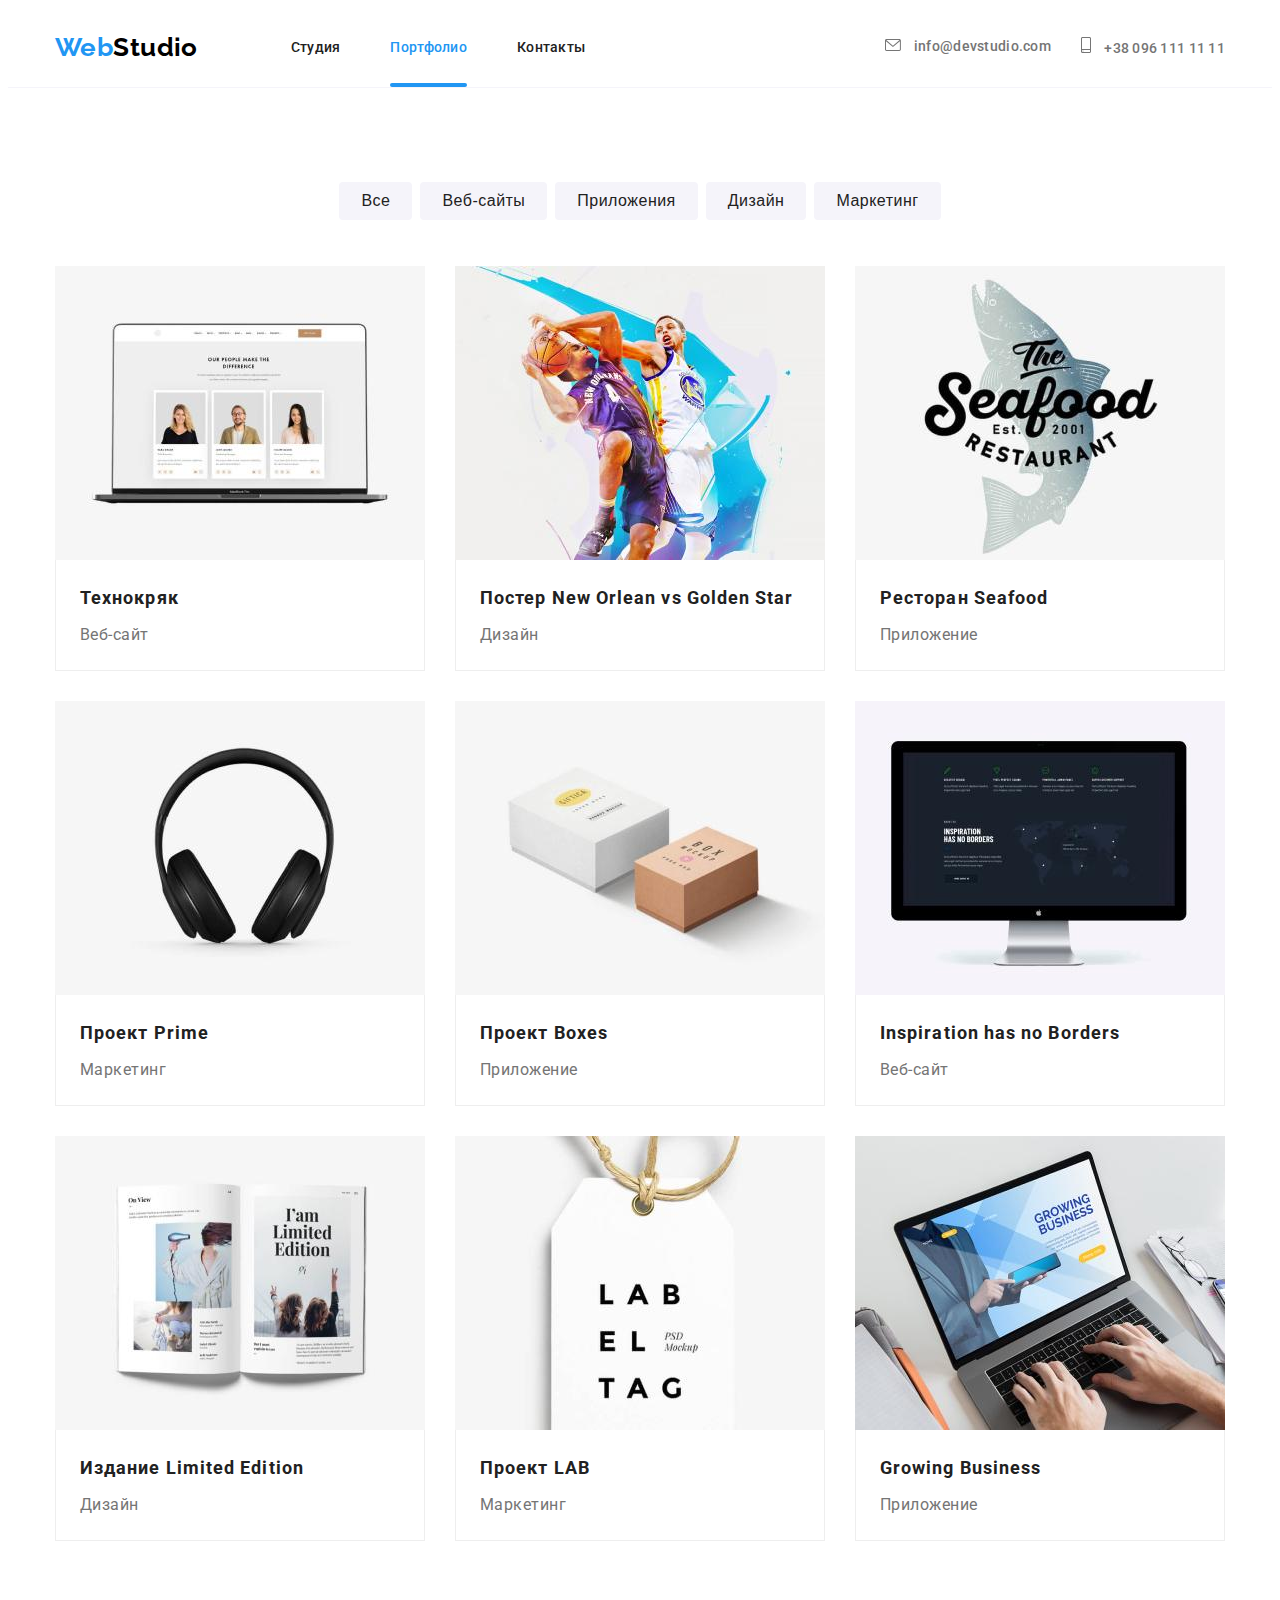
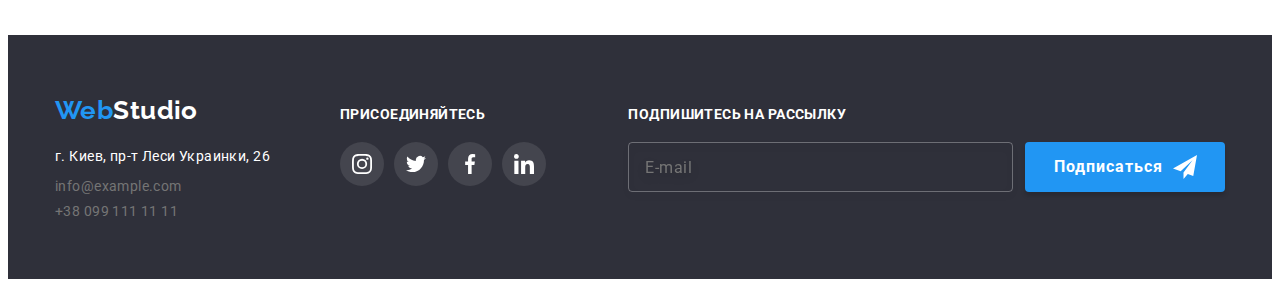
==== portfolio.html @ f78f5747 "Копирует предыдущую роботу" ====
<!DOCTYPE html>
<html lang="ru">
    <head>
        <meta charset="UTF-8" />
        <meta http-equiv="X-UA-Compatible" content="IE=edge" />
        <meta name="viewport" content="width=device-width, initial-scale=1.0" />
        <title>Document</title>
        <link
            href="https://fonts.googleapis.com/css2?family=Raleway:wght@700&family=Roboto:wght@400;500;700;900&display=swap"
            rel="stylesheet"
        />
        <link
            rel="stylesheet"
            href="https://github.com/sindresorhus/modern-normalize/blob/main/modern-normalize.css"
        />
        <link rel="stylesheet" href="./css/styles.css" />
    </head>

    <body>
        <!-- Хедер -->
        <header class="header">
            <div class="container">
                <nav class="nav-container">
                    <a class="logo logo-header" href="./index.html">
                        Web<span>Studio</span>
                    </a>
                    <ul class="site-nav">
                        <li class="item">
                            <a class="link-nav" href="./index.html">Студия</a>
                        </li>
                        <li class="item">
                            <a href="./portfolio.html" class="link-nav current"
                                >Портфолио</a
                            >
                        </li>
                        <li class="item">
                            <a href="" class="link-nav">Контакты</a>
                        </li>
                    </ul>
                </nav>

                <ul class="link">
                    <li class="item">
                        <a href="mailto:info@devstudio.com" class="address">
                            <svg class="icons-header" width="16" height="12">
                                <use href="images/sprite.svg#mail-icon"></use>
                            </svg>
                            info@devstudio.com
                        </a>
                    </li>
                    <li class="item">
                        <a href="tel:+380961111111" class="address">
                            <svg class="icons-header" width="10" height="16">
                                <use href="images/sprite.svg#phone-icon"></use>
                            </svg>
                            +38 096 111 11 11
                        </a>
                    </li>
                </ul>
            </div>
        </header>

        <main>
            <!-- Тело -->
            <section class="section project-buttons">
                <div class="container">
                    <!-- Фильтр -->
                    <h1 class="visually-hidden">Проекты</h1>
                    <div class="buttons-container">
                        <ul class="buttons-list">
                            <li class="buttons-item">
                                <button type="button" class="button">
                                    Все
                                </button>
                            </li>
                            <li class="buttons-item">
                                <button type="button" class="button">
                                    Веб-сайты
                                </button>
                            </li>
                            <li class="buttons-item">
                                <button type="button" class="button">
                                    Приложения
                                </button>
                            </li>
                            <li class="buttons-item">
                                <button type="button" class="button">
                                    Дизайн
                                </button>
                            </li>
                            <li class="buttons-item">
                                <button type="button" class="button">
                                    Маркетинг
                                </button>
                            </li>
                        </ul>
                    </div>

                    <!-- Проекты -->
                    <ul class="project-list">
                        <li class="project-item">
                            <a class="project-link" href="">
                                <div class="project-img">
                                    <img
                                        src="./images/technokryak.jpg"
                                        alt="ноутбук"
                                        width="370"
                                    />
                                    <div class="window-action">
                                        <p class="window-action-text">
                                            Технокряк это современная площадка
                                            распространения коронавируса.
                                            Компании используют эту платформу
                                            для цифрового шпионажа и атак на
                                            защищённые сервера конкурентов.
                                        </p>
                                    </div>
                                </div>
                                <div class="object-text">
                                    <h2 class="title">Технокряк</h2>
                                    <p class="meaning">Веб-сайт</p>
                                </div>
                            </a>
                        </li>

                        <li class="project-item">
                            <a class="project-link" href="">
                                <div class="project-img">
                                    <img
                                        src="./images/poster.jpg"
                                        alt="баскетболисты"
                                        width="370"
                                    />
                                    <div class="window-action">
                                        <p class="window-action-text">
                                            Технокряк это современная площадка
                                            распространения коронавируса.
                                            Компании используют эту платформу
                                            для цифрового шпионажа и атак на
                                            защищённые сервера конкурентов.
                                        </p>
                                    </div>
                                </div>
                                <div class="object-text">
                                    <h2 class="title">
                                        Постер New Orlean vs Golden Star
                                    </h2>
                                    <p class="meaning">Дизайн</p>
                                </div>
                            </a>
                        </li>

                        <li class="project-item">
                            <a class="project-link" href="">
                                <div class="project-img">
                                    <img
                                        src="./images/restorant-seafood.jpg"
                                        alt="логотип Seafood"
                                        width="370"
                                    />
                                    <div class="window-action">
                                        <p class="window-action-text">
                                            Технокряк это современная площадка
                                            распространения коронавируса.
                                            Компании используют эту платформу
                                            для цифрового шпионажа и атак на
                                            защищённые сервера конкурентов.
                                        </p>
                                    </div>
                                </div>
                                <div class="object-text">
                                    <h2 class="title">Ресторан Seafood</h2>
                                    <p class="meaning">Приложение</p>
                                </div>
                            </a>
                        </li>

                        <li class="project-item">
                            <a class="project-link" href="">
                                <div class="project-img">
                                    <img
                                        src="./images/project-prime.jpg"
                                        alt="наушники"
                                        width="370"
                                    />
                                    <div class="window-action">
                                        <p class="window-action-text">
                                            Технокряк это современная площадка
                                            распространения коронавируса.
                                            Компании используют эту платформу
                                            для цифрового шпионажа и атак на
                                            защищённые сервера конкурентов.
                                        </p>
                                    </div>
                                </div>
                                <div class="object-text">
                                    <h2 class="title">Проект Prime</h2>
                                    <p class="meaning">Маркетинг</p>
                                </div>
                            </a>
                        </li>

                        <li class="project-item">
                            <a class="project-link" href="">
                                <div class="project-img">
                                    <img
                                        src="./images/project-boxes.jpg"
                                        alt="две коробочки"
                                        width="370"
                                    />
                                    <div class="window-action">
                                        <p class="window-action-text">
                                            Технокряк это современная площадка
                                            распространения коронавируса.
                                            Компании используют эту платформу
                                            для цифрового шпионажа и атак на
                                            защищённые сервера конкурентов.
                                        </p>
                                    </div>
                                </div>
                                <div class="object-text">
                                    <h2 class="title">Проект Boxes</h2>
                                    <p class="meaning">Приложение</p>
                                </div>
                            </a>
                        </li>

                        <li class="project-item">
                            <a class="project-link" href="">
                                <div class="project-img">
                                    <img
                                        src="./images/inspiration-has-no-borders.jpg"
                                        alt="iMac"
                                        width="370"
                                    />
                                    <div class="window-action">
                                        <p class="window-action-text">
                                            Технокряк это современная площадка
                                            распространения коронавируса.
                                            Компании используют эту платформу
                                            для цифрового шпионажа и атак на
                                            защищённые сервера конкурентов.
                                        </p>
                                    </div>
                                </div>
                                <div class="object-text">
                                    <h2 class="title">
                                        Inspiration has no Borders
                                    </h2>
                                    <p class="meaning">Веб-сайт</p>
                                </div>
                            </a>
                        </li>

                        <li class="project-item">
                            <a class="project-link" href="">
                                <div class="project-img">
                                    <img
                                        src="./images/limited-edition.jpg"
                                        alt="книжка"
                                        width="370"
                                    />
                                    <div class="window-action">
                                        <p class="window-action-text">
                                            Технокряк это современная площадка
                                            распространения коронавируса.
                                            Компании используют эту платформу
                                            для цифрового шпионажа и атак на
                                            защищённые сервера конкурентов.
                                        </p>
                                    </div>
                                </div>
                                <div class="object-text">
                                    <h2 class="title">
                                        Издание Limited Edition
                                    </h2>
                                    <p class="meaning">Дизайн</p>
                                </div>
                            </a>
                        </li>

                        <li class="project-item">
                            <a class="project-link" href="">
                                <div class="project-img">
                                    <img
                                        src="./images/project-lab.jpg"
                                        alt="бирка на шнурке"
                                        width="370"
                                    />
                                    <div class="window-action">
                                        <p class="window-action-text">
                                            Технокряк это современная площадка
                                            распространения коронавируса.
                                            Компании используют эту платформу
                                            для цифрового шпионажа и атак на
                                            защищённые сервера конкурентов.
                                        </p>
                                    </div>
                                </div>
                                <div class="object-text">
                                    <h2 class="title">Проект LAB</h2>
                                    <p class="meaning">Маркетинг</p>
                                </div>
                            </a>
                        </li>

                        <li class="project-item">
                            <a class="project-link" href="">
                                <div class="project-img">
                                    <img
                                        src="./images/growing-business.jpg"
                                        alt="работа на ноутбуке"
                                        width="370"
                                    />
                                    <div class="window-action">
                                        <p class="window-action-text">
                                            Технокряк это современная площадка
                                            распространения коронавируса.
                                            Компании используют эту платформу
                                            для цифрового шпионажа и атак на
                                            защищённые сервера конкурентов.
                                        </p>
                                    </div>
                                </div>
                                <div class="object-text">
                                    <h2 class="title">Growing Business</h2>
                                    <p class="meaning">Приложение</p>
                                </div>
                            </a>
                        </li>
                    </ul>
                </div>
            </section>
        </main>

        <!-- Футер -->
        <footer class="footer">
            <div class="container footer-container">
                <div class="address-block">
                    <a class="logo-footer" href="./index.html">
                        Web<span>Studio</span>
                    </a>
                    <address>
                        <ul class="footer-address">
                            <li class="link-footer">
                                <a
                                    href="https://www.google.com.ua/maps/place/%D0%B1%D1%83%D0%BB.+%D0%9B%D0%B5%D1%81%D0%B8+%D0%A3%D0%BA%D1%80%D0%B0%D0%B8%D0%BD%D0%BA%D0%B8,+26,+%D0%9A%D0%B8%D0%B5%D0%B2,+02000/@50.4265294,30.5389544,17z/data=!4m13!1m7!3m6!1s0x40d4cf0e033ecbe9:0x57a4dffefec77da0!2z0LHRg9C7LiDQm9C10YHQuCDQo9C60YDQsNC40L3QutC4LCAyNiwg0JrQuNC10LIsIDAyMDAw!3b1!8m2!3d50.4265807!4d30.5383859!3m4!1s0x40d4cf0e033ecbe9:0x57a4dffefec77da0!8m2!3d50.4265807!4d30.5383859?hl=ru&authuser=0"
                                    target="_blank"
                                    class="address-link"
                                >
                                    г. Киев, пр-т Леси Украинки, 26
                                </a>
                            </li>
                            <li class="link-footer">
                                <a
                                    href="mailto:info@example.com"
                                    class="address"
                                    >info@example.com</a
                                >
                            </li>
                            <li class="link-footer">
                                <a href="tel:+380991111111" class="address"
                                    >+38 099 111 11 11</a
                                >
                            </li>
                        </ul>
                    </address>
                </div>
                <div class="social-block">
                    <p class="subscribe-text">присоединяйтесь</p>
                    <ul class="social-list">
                        <li class="social-item">
                            <a
                                class="social-link"
                                href="https://www.instagram.com/"
                                target="_blank"
                            >
                                <svg class="social-icon" width="20" height="20">
                                    <use
                                        href="images/sprite.svg#instagram"
                                    ></use>
                                </svg>
                            </a>
                        </li>
                        <li class="social-item">
                            <a
                                class="social-link"
                                href="https://twitter.com/?lang=ru"
                                target="_blank"
                            >
                                <svg class="social-icon" width="20" height="20">
                                    <use href="images/sprite.svg#twitter"></use>
                                </svg>
                            </a>
                        </li>
                        <li class="social-item">
                            <a
                                class="social-link"
                                href="https://www.facebook.com/"
                                target="_blank"
                            >
                                <svg class="social-icon" width="20" height="20">
                                    <use
                                        href="images/sprite.svg#facebook"
                                    ></use>
                                </svg>
                            </a>
                        </li>
                        <li class="social-item">
                            <a
                                class="social-link"
                                href="https://www.linkedin.com/"
                                target="_blank"
                            >
                                <svg class="social-icon" width="20" height="20">
                                    <use
                                        href="images/sprite.svg#linkedin"
                                    ></use>
                                </svg>
                            </a>
                        </li>
                    </ul>
                </div>
                <form class="form-mail">
                    <p class="subscribe-text">Подпишитесь на рассылку</p>
                    <div class="form-block">
                        <input
                            type="text"
                            name="email"
                            id="email"
                            placeholder="E-mail"
                        />
                        <button class="subscribe-btn" type="submit">
                            Подписаться
                            <svg class="telegram-icon" width="24" height="24">
                                <use href="images/sprite.svg#telegram"></use>
                            </svg>
                        </button>
                    </div>
                </form>
            </div>
        </footer>
    </body>
</html>
---- css/styles.css ----
/* Prymery background color #e5e5e5 */
/* secondary background color #F5F4FA */
/* Titltle color #212121*/
/* Secondary color #757575 */
/* acсent color #2196F3 */
/* color white #ffffff */

:root {
    --background-color: #ffffff;
    --secondary-background-color: #f5f4fa;
    --background-footer-color: #2f303a;
    --title-color: #212121;
    --secondary-text-color: #757575;
    --accent-color: #2196f3;
    --black-logo-color: #000000;
    --border-portfolio-color: #eeeeee;
    --border-client-color: #afb1b8;
    --icon-color: #afb1b8;
    --icon-bacground-color: #44454e;
    --backdrop-color: #00000033;
    --bacground-activ-window: #2196f3e5;
    --animation-timing: cubic-bezier(0.4, 0, 0.2, 1);
}

body {
    background-color: var(--background-color);
    color: var(--title-color);
    font-family: Roboto, sans-serif;
    font-size: 14px;
    letter-spacing: 0.03em;
}

ul {
    list-style: none;
    padding-left: 0;
    margin: 0;
}
a {
    text-decoration: none;
}
img {
    display: block;
    max-width: 100%;
    height: auto;
}

h1,
h2,
h3,
h4,
h5,
h6,
p {
    margin: 0;
}
.visually-hidden {
    position: absolute;
    white-space: nowrap;
    width: 1px;
    height: 1px;
    overflow: hidden;
    border: 0;
    padding: 0;
    clip: rect(0 0 0 0);
    clip-path: inset(50%);
    margin: -1px;
}

.container {
    /* outline: 1px solid tomato; */
    box-sizing: border-box;
    width: 1200px;
    padding-left: 15px;
    padding-right: 15px;

    margin-right: auto;
    margin-left: auto;
}
.section {
    padding-top: 94px;
    padding-bottom: 94px;
}

/* ---------- Хедер ---------- */
.header {
    background-color: var(--background-color);
    border-bottom: 1px solid var(--secondary-background-color);
}
.header .container {
    display: flex;
    align-items: center;
}
.nav-container {
    display: flex;
}

/* ---------- Лого ---------- */
.logo,
.logo-footer {
    color: var(--accent-color);
    font-family: Raleway;
    font-style: normal;
    font-weight: bold;
    font-size: 26px;
    line-height: 1.19;
}
.logo-header {
    display: block;
    margin-top: 24px;
    margin-bottom: 24px;
}
.logo span {
    color: var(--black-logo-color);
}

/* ---------- Ссылки ---------- */
.site-nav {
    display: flex;
    align-items: center;
    margin-left: 93px;
}

/* Алтернативный вариант: .site-nav .item + .item { 
  margin-left 50px}
  применится margin-left
  только к тем, у кого есть сосед сверху в списке
  */

/* Применяется ко всему списку кроме последнего */
.site-nav .item:not(:last-child) {
    margin-right: 50px;
}
.site-nav .link-nav {
    position: relative;
    padding-top: 20px;
    padding-bottom: 32px;
    color: var(--title-color);
    font-weight: 500;
    font-size: 14px;
    line-height: 1.14;
    letter-spacing: 0.02em;
}
.site-nav .link-nav:hover,
.site-nav .link-nav:focus {
    color: var(--accent-color);
    transition: color 250ms var(--animation-timing);
}

.site-nav .current {
    color: var(--accent-color);
}

/* ---------- Подчеркивание меню ---------- */

.link-nav::after {
    position: absolute;
    content: "";
    display: block;

    width: 100%;
    height: 4px;
    left: 0;
    bottom: 0;
    border-radius: 2px;
    background-color: var(--accent-color);

    transform: scaleX(0);
    /* transition: transform 250ms var(--animation-timing); */
}

/* .link-nav:hover::after {
	transform: scaleX(1);
} */

.current.link-nav::after {
    transform: scaleX(1);
}

/* ---------- Контакты ---------- */
.link {
    display: flex;
    padding-left: 0px;
    margin-left: auto;
    align-items: center;
}
.link .item + .item {
    margin-left: 30px;
}

.link .address {
    display: block;
    color: var(--secondary-text-color);
    font-weight: 500;
    font-size: 14px;
    line-height: 1.14;
    letter-spacing: 0.02em;
}
.link .address:hover,
.link .address:focus {
    color: var(--accent-color);
    transition: color 250ms var(--animation-timing);
}
.link .item {
    display: flex;
}
.icons-header {
    margin-right: 10px;
    fill: currentColor;
}
.icons-header:hover,
.icons-header:focus {
    fill: var(--accent-color);
}
/* ---------- СТУДИЯ ---------- */

/* ---------- Герой ---------- */
.hero {
    background-color: var(--background-footer-color);
    padding-top: 200px;
    padding-bottom: 200px;
    background-image: linear-gradient(
            to right,
            rgba(47, 48, 58, 0.4),
            rgba(47, 48, 58, 0.4)
        ),
        url(../images/hero-img.jpg);
    max-width: 1600px;
    margin: 0 auto 0 auto;
    background-position: center;
    background-size: cover;
}

.hero-title {
    display: block;
    margin: 0;

    color: var(--background-color);
    font-weight: 900;
    font-size: 44px;
    line-height: 1.36;
    text-align: center;
    letter-spacing: 0.06em;
    text-transform: uppercase;
}

/* ---------- Кнопка героя ---------- */
.hero .hero-button {
    display: block;
    border: 0;
    border-radius: 4px;
    padding: 10px 30px;
    margin-top: 30px;
    margin-left: auto;
    margin-right: auto;

    background-color: var(--accent-color);
    color: var(--background-color);
    font-family: Roboto;
    font-weight: bold;
    font-size: 16px;
    line-height: 1.87;
    align-items: center;
    text-align: center;
    letter-spacing: 0.06em;
    cursor: pointer;
}

/* ---------- Особенности ---------- */
.peculiarities {
    padding-bottom: 0;
}
.peculiarities .container {
    display: flex;
    flex-wrap: wrap;
    justify-content: center;
}
.hidden-title {
    margin-left: auto;
    margin-right: auto;
}
.container .card-set {
    display: flex;
    margin: 0 15px;
}
.peculiarities .item:not(:last-child) {
    margin-right: 30px;
}

.peculiarities .peculiarities-title {
    color: var(--title-color);
    font-weight: bold;
    line-height: 1.14;
    text-transform: uppercase;
    margin-top: 30px;
}
.peculiarities .peculiarities-description {
    margin-top: 10px;

    color: var(--secondary-text-color);
    line-height: 1.71;
}
.icon-peculiarities {
    padding: 25px 100px;
    border-radius: 4px;
    background-color: var(--secondary-background-color);
}

/* ---------- Чем мы занимаемся ---------- */
.our-work .container {
    display: flex;
    flex-wrap: wrap;
}
.container .work-card {
    display: flex;
}
.title-work {
    margin-left: auto;
    margin-right: auto;
}
.work-card .item {
    position: relative;
    margin-top: 50px;
}
.work-card .item:not(:last-child) {
    margin-right: 30px;
}
.item-text {
    position: absolute;
    left: 0;
    bottom: 0;

    display: flex;
    justify-content: center;
    align-items: center;

    font-weight: 700;
    line-height: calc(16 / 14);
    text-transform: uppercase;
    width: 100%;
    height: 70px;

    color: var(--background-color);
    background-color: rgba(47, 48, 58, 0.8);
}
.our-work .title-work,
.our-team .title-team {
    color: var(--title-color);
    font-weight: bold;
    font-size: 36px;
    line-height: 1.16;
    text-align: center;
}

/* ---------- Наша команда ---------- */
.our-team {
    background-color: var(--secondary-background-color);
}

.our-team .container {
    display: flex;
    flex-wrap: wrap;
}
.container .title-team {
    margin-left: auto;
    margin-right: auto;
}
.container .team-card {
    display: flex;
    margin-top: 50px;
}
.team-card .item:not(:last-child) {
    margin-right: 30px;
}
.team-card .item {
    box-shadow: 0px 2px 1px 0px rgba(0, 0, 0, 0.2),
        0px 1px 1px 0px rgba(0, 0, 0, 0.14), 0px 4px 4px 0px rgba(0, 0, 0, 0.25);
}
.text-team {
    padding-top: 30px;
    padding-bottom: 30px;
    border-radius: 0 0 4px 4px;
    background-color: var(--background-color);
}
.our-team .name {
    color: var(--title-color);
    font-weight: 500;
    font-size: 16px;
    line-height: 1.18;
    text-align: center;
}
.our-team .position {
    margin-top: 10px;

    color: var(--secondary-text-color);
    font-size: 16px;
    line-height: 1.18;
    text-align: center;
}
.icon-list {
    display: flex;
    margin: 16px 32px 0 32px;
}
.social-link-team {
    fill: var(--icon-color);
    display: block;
    box-sizing: border-box;
    background-color: var(--background-color);
    width: 44px;
    height: 44px;
    padding: 12px;
    border-radius: 50%;
}

.icon-item:not(:last-child) {
    margin-right: 10px;
}
.social-link-team:hover,
.social-link-team:focus {
    background-color: var(--accent-color);
    fill: var(--background-color);

    transition: fill 250ms var(--animation-timing),
        background-color 250ms var(--animation-timing);
}

/* ---------- Постоянные клиенты ---------- */

.title-clients {
    margin-bottom: 50px;
    font-family: Roboto;
    font-style: normal;
    font-weight: bold;
    font-size: 36px;
    line-height: 1.16;
    text-align: center;
    letter-spacing: 0.03em;
}
.clients-list {
    display: flex;
    justify-content: space-between;
}
.clients-item:not(:last-child) {
    margin-right: 30px;
}
.client-link {
    fill: var(--icon-color);
    display: block;
    box-sizing: border-box;
    width: 170px;
    height: 92px;
    padding: 16px 32px;
    align-items: center;
    border-radius: 4px;
    border: 1px solid var(--border-client-color);
}
.client-link:hover,
.client-link:focus {
    border-color: var(--accent-color);
    fill: var(--accent-color);

    transition: fill 250ms var(--animation-timing),
        border-color 250ms var(--animation-timing);
}

/* ---------- ПОРТФОЛИО ---------- */

/* ---------- Фильтр ---------- */
.project-buttons .container {
    display: flex;
    flex-wrap: wrap;
}

.buttons-container .buttons-list {
    display: flex;
    justify-content: center;
}
.buttons-container {
    padding-bottom: 16px;
    margin-left: auto;
    margin-right: auto;
}

.buttons-list .buttons-item:not(:last-child) {
    margin-right: 8px;
}
.buttons-list .button {
    display: block;
    border: 0;
    border-radius: 4px;
    padding: 6px 22px;

    color: var(--title-color);
    background-color: var(--secondary-background-color);
    font-weight: 500;
    font-size: 16px;
    line-height: 1.62;
    text-align: center;
    letter-spacing: 0.03em;
    cursor: pointer;
}
.buttons-list .button:hover,
.buttons-list .button:focus {
    background-color: var(--accent-color);
    color: var(--background-color);
    box-shadow: 0px 2px 2px 0px rgba(0, 0, 0, 0.12),
        0px 1px 2px 0px rgba(0, 0, 0, 0.08), 0px 3px 1px 0px rgba(0, 0, 0, 0.1);

    transition: background-color 250ms var(--animation-timing),
        fill 250ms var(--animation-timing),
        box-shadow 250ms var(--animation-timing);
}

/*---------- Проекты ---------- */
.container .project-list {
    display: flex;
    flex-wrap: wrap;

    margin-right: -30px;
}

.project-list .project-item {
    margin-right: 30px;
    margin-top: 30px;
    flex-basis: calc(100% / 3 - 30px);
}
.project-link {
    display: block;
}
.project-link:hover,
.project-link:focus {
    box-shadow: 1px 4px 6px 0px rgba(0, 0, 0, 0.16),
        0px 4px 4px 0px rgba(0, 0, 0, 0.06), 0px 1px 1px 0px rgba(0, 0, 0, 0.12);
}
.object-text {
    border-left: 1px solid var(--border-portfolio-color);
    border-bottom: 1px solid var(--border-portfolio-color);
    border-right: 1px solid var(--border-portfolio-color);
    padding: 20px 24px;
}

.project-list .title {
    color: var(--title-color);
    font-weight: bold;
    font-size: 18px;
    line-height: 2;
    letter-spacing: 0.06em;
}

.project-list .meaning {
    margin-top: 4px;

    color: var(--secondary-text-color);
    font-size: 16px;
    line-height: 1.87;
    letter-spacing: 0.03em;
}
/* ---------- Всплывающее окно ---------- */

.project-img {
    position: relative;
    overflow: hidden;
}
.project-img::before {
    display: block;
    position: absolute;
    content: "";
    top: 0;
    left: 0;

    width: 100%;
    height: 100%;

    transform: translateY(101%);
    background-color: var(--bacground-activ-window);

    transition: transform 250ms var(--animation-timing);
}
.project-link:hover .project-img::before {
    transform: translateY(0);
}

.window-action {
    position: absolute;
    top: 0;
    left: 0;

    padding: 63px 24px;
    transform: translateY(100%);

    transition: transform 250ms var(--animation-timing);
}

.project-link:hover .window-action {
    transform: translateY(0);
}

.window-action-text {
    font-size: 18px;
    line-height: 1.56;
    letter-spacing: 0.03em;

    color: var(--background-color);
}

/* ---------- Футер ---------- */
footer {
    padding-top: 60px;
    padding-bottom: 60px;
    background-color: var(--background-footer-color);
}
.footer-container {
    display: flex;
}
.logo-footer {
    display: block;
}
.footer-address {
    margin-top: 20px;
    margin-right: 70px;
}
.footer-address .link-footer:not(:first-child) {
    margin-top: 9px;
}

.logo-footer span {
    color: var(--background-color);
}
.address-link {
    color: var(--background-color);
    font-style: normal;
    line-height: 1.71;
}
.address-link:hover,
.address-link:focus {
    color: var(--accent-color);
    transition: color 250ms var(--animation-timing);
}
.footer .address {
    color: var(--secondary-text-color);
    font-style: normal;
    line-height: 1.71px;
}
.footer .address:hover,
.footer .address:focus {
    color: var(--accent-color);
    transition: color 250ms var(--animation-timing);
}

.subscribe-text {
    padding-top: 12px;
    color: var(--background-color);

    font-style: normal;
    font-weight: bold;
    line-height: 1.14;
    text-transform: uppercase;
}
.social-list {
    display: flex;
    margin-top: 20px;
    margin-right: 70px;
}
.social-link {
    display: block;
    box-sizing: border-box;
    background-color: var(--icon-bacground-color);
    width: 44px;
    height: 44px;
    padding: 12px;
    border-radius: 50%;
}

.social-icon {
    fill: var(--background-color);
}
.social-item:not(:last-child) {
    margin-right: 10px;
}
.social-link:hover,
.social-link:focus {
    background-color: var(--accent-color);
    transition: background-color 250ms var(--animation-timing);
}
/* форма рассылки */

.form-mail {
    margin-left: auto;
}

.form-mail input {
    box-sizing: border-box;
    width: 385px;
    height: 50px;
    padding: 15px 16px;
    margin-top: 20px;
    margin-right: 12px;

    font-family: Roboto;
    font-size: 16px;
    line-height: calc(20 / 16);
    align-items: center;
    letter-spacing: 0.03em;

    border: 1px solid rgba(255, 255, 255, 0.3);
    filter: drop-shadow(0px 4px 4px rgba(0, 0, 0, 0.15));
    border-radius: 4px;

    background-color: transparent;
    color: rgba(255, 255, 255, 0.6);
}

.subscribe-btn {
    display: flex;
    flex-direction: row;
    padding: 10px 28px 10px 29px;
    height: 50px;
    margin-top: 20px;

    font-family: Roboto;
    font-weight: bold;
    font-size: 16px;
    line-height: calc(30 / 16);
    align-items: center;
    text-align: center;
    letter-spacing: 0.06em;

    cursor: pointer;
    border: 0;
    border-radius: 4px;
    color: var(--background-color);
    background-color: var(--accent-color);
    box-shadow: 0px 4px 4px rgba(0, 0, 0, 0.15);
}

.telegram-icon {
    margin-left: 10px;
    fill: var(--background-color);
}
.form-block {
    display: flex;
}
/* ---------- Модальное окно ---------- */

.backdrop {
    position: fixed;
    top: 0;
    left: 0;
    width: 100%;
    height: 100%;
    background-color: var(--backdrop-color);

    opacity: 1;
    transition: opacity 250ms linear;
}
.backdrop.is-hidden {
    opacity: 0;
    pointer-events: none;
}

.backdrop.is-hidden .modal {
    transform: translate(-50%, -50%) scale(0);
}

.modal {
    position: absolute;
    top: 50%;
    left: 50%;

    padding: 40px;

    border-radius: 4px;
    background-color: var(--background-color);
    box-shadow: 0px 1px 3px rgba(0, 0, 0, 0.12), 0px 1px 1px rgba(0, 0, 0, 0.14),
        0px 2px 1px rgba(0, 0, 0, 0.2);

    transform: translate(-50%, -50%) scale(1);
    transition: transform 250ms linear;
}
.close-button {
    display: flex;
    align-items: center;
    justify-content: center;

    position: absolute;
    top: 8px;
    right: 8px;

    width: 30px;
    height: 30px;

    cursor: pointer;
    background-color: transparent;
    border: 1px solid rgba(0, 0, 0, 0.1);
    border-radius: 50%;
}
.close-icon {
    width: 18px;
    height: 18px;

    fill: var(--black-logo-color);
}
.close-button:hover .close-icon {
    fill: var(--accent-color);
    transition: fill 250ms var(--animation-timing);
}

.modal-text {
    font-weight: bold;
    font-size: 20px;
    line-height: calc(23 / 20);
    text-align: center;
    letter-spacing: 0.03em;
}
.form-list {
    margin-top: 12px;
    display: flex;
    flex-direction: column;
}
.form-item {
    position: relative;
    display: flex;
    flex-direction: column;
}

.form-item:not(:first-child) {
    margin-top: 10px;
}

.lable {
    font-size: 12px;
    line-height: calc(14 / 12);
    letter-spacing: 0.01em;
    color: var(--secondary-text-color);
}
.form-input {
    padding: 0;
    padding-left: 42px;
    margin-top: 4px;
    height: 40px;
    border: 1px solid rgba(33, 33, 33, 0.2);
    box-sizing: border-box;
    border-radius: 4px;
}
.form-input:focus + .icon-form {
    fill: var(--accent-color);
    transition: fill 250ms var(--animation-timing);
}
.form-input:focus-within {
    border-color: var(--accent-color);
    transition: border-color 250ms var(--animation-timing);
    outline: none;
}
.icon-form {
    position: absolute;
    display: block;
    left: 12px;
    bottom: 50%;
    transform: translateY(100%);
    width: 18px;
    height: 18px;
}

.coment-form {
    height: 120px;
    padding: 12px 16px;
    margin-top: 4px;

    font-family: Roboto;
    font-size: 14px;
    line-height: calc(16 / 14);
    letter-spacing: 0.01em;

    border: 1px solid rgba(33, 33, 33, 0.2);
    box-sizing: border-box;
    border-radius: 4px;
    resize: none;
}
.coment-form::placeholder {
    color: rgba(117, 117, 117, 0.5);
}

.coment-form:focus-within {
    border-color: var(--accent-color);
    transition: border-color 250ms var(--animation-timing);
    outline: none;
}
.lable-checkbox {
    display: flex;
    align-items: center;
    justify-content: center;
    margin-top: 20px;

    font-size: 14px;
    line-height: calc(24 / 14);
    letter-spacing: 0.03em;

    color: var(--secondary-text-color);
}
.checkbox {
    -webkit-appearance: none;
    -moz-appearance: none;
    appearance: none;
    position: absolute;
}
.checkbox-icon {
    margin-right: 7px;

    width: 16px;
    height: 15px;
    border: 2px solid var(--title-color);
    border-radius: 4px;
}
.checkbox:checked + .checkbox-icon {
    background-color: var(--accent-color);
    background-origin: border-box;
    border-color: var(--accent-color);
}
.checkbox-link {
    text-decoration-line: underline;
    color: var(--accent-color);
}
.button-form {
    display: flex;
    padding: 10px 55px 10px 56px;
    margin-top: 30px;
    margin-left: auto;
    margin-right: auto;
    font-family: Roboto;
    font-weight: bold;
    font-size: 16px;
    line-height: calc(30 / 16);
    align-items: center;
    text-align: center;
    letter-spacing: 0.06em;
    border: 0;
    border-radius: 4px;
    cursor: pointer;
    color: var(--background-color);
    background-color: #188ce8;
    box-shadow: 0px 1px 3px rgba(0, 0, 0, 0.12), 0px 1px 1px rgba(0, 0, 0, 0.14),
        0px 2px 1px rgba(0, 0, 0, 0.2);
}
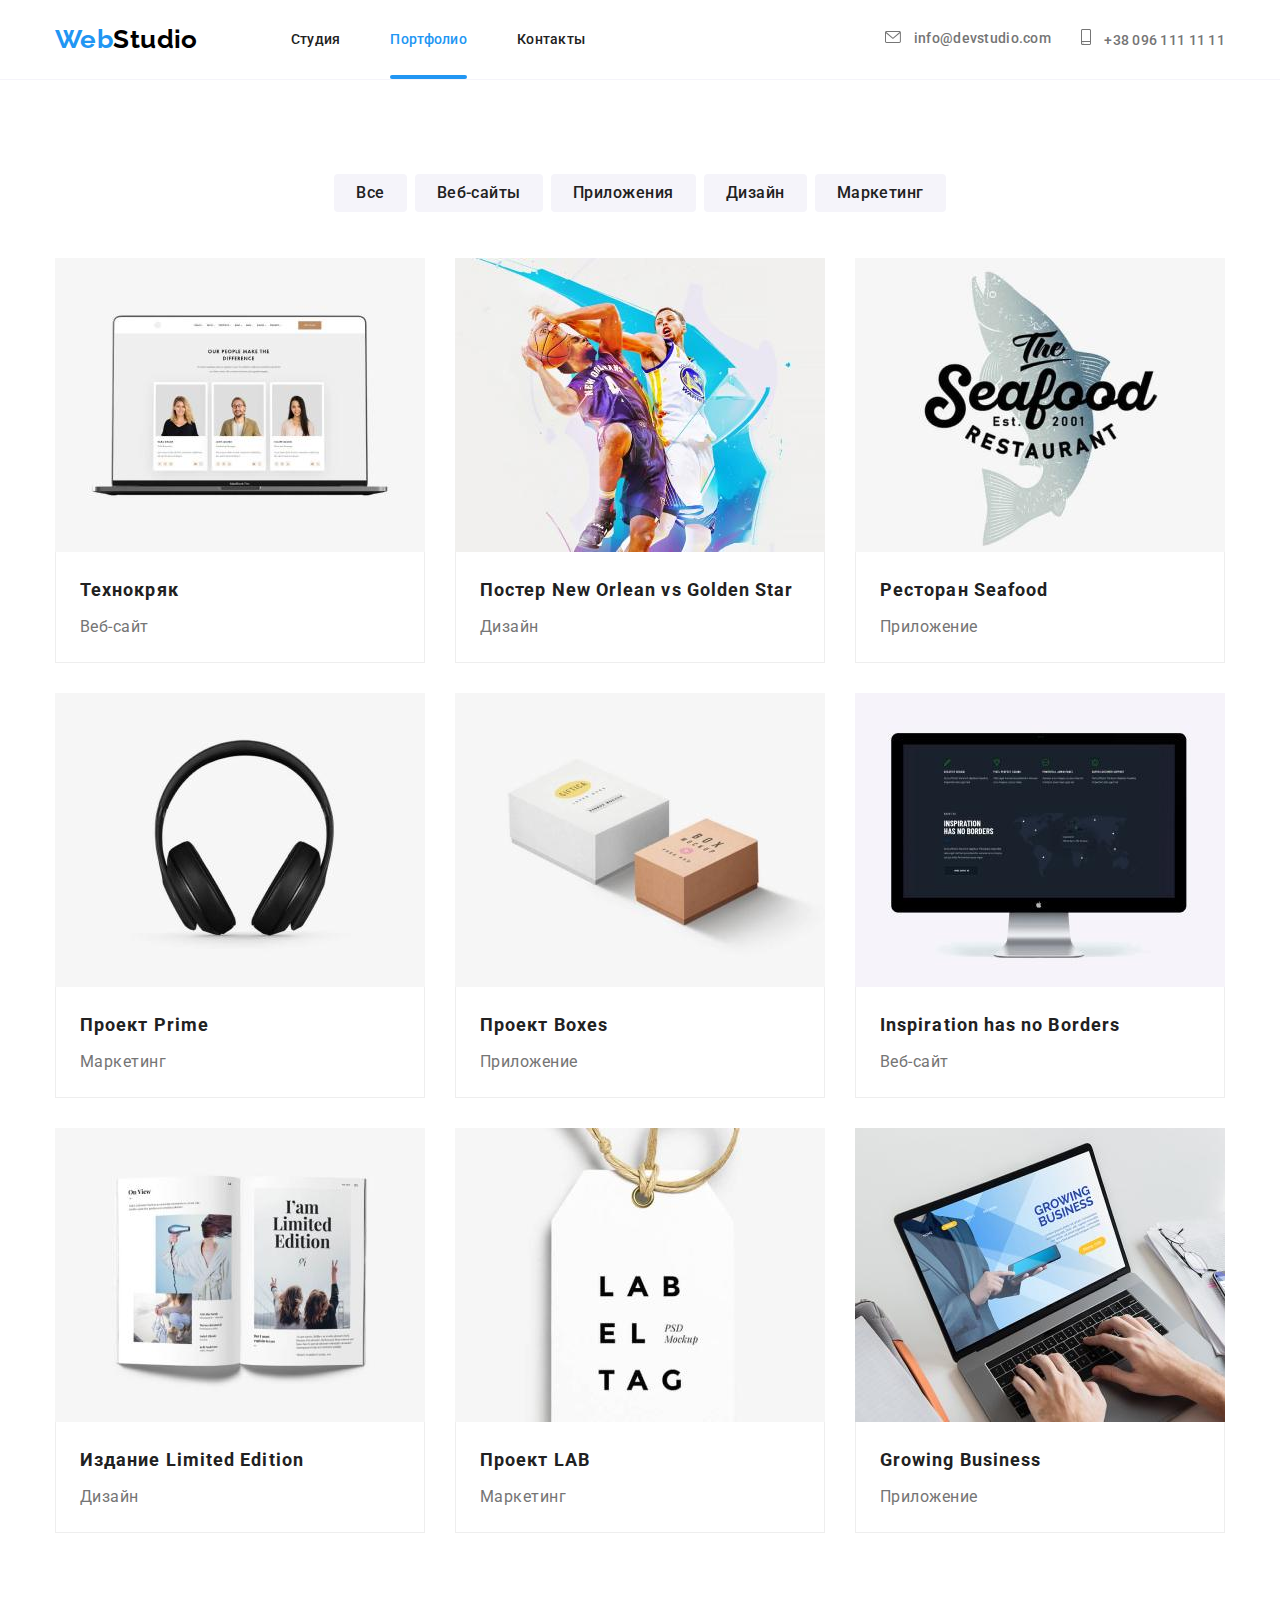
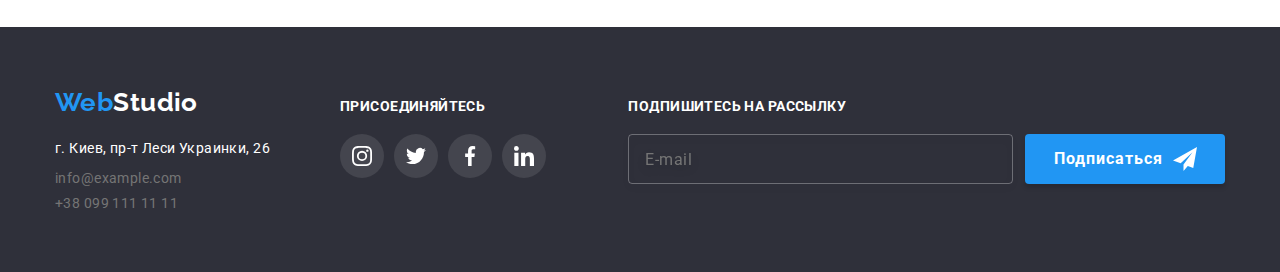
==== commit 4e07672d: "Переименовывает HTML классы по BEM" ====
--- a/portfolio.html
+++ b/portfolio.html
@@ -11,7 +11,7 @@
         />
         <link
             rel="stylesheet"
-            href="https://github.com/sindresorhus/modern-normalize/blob/main/modern-normalize.css"
+            href="https://cdnjs.cloudflare.com/ajax/libs/modern-normalize/1.1.0/modern-normalize.min.css"
         />
         <link rel="stylesheet" href="./css/styles.css" />
     </head>
@@ -20,37 +20,52 @@
         <!-- Хедер -->
         <header class="header">
             <div class="container">
-                <nav class="nav-container">
+                <nav class="navigation">
                     <a class="logo logo-header" href="./index.html">
                         Web<span>Studio</span>
                     </a>
                     <ul class="site-nav">
-                        <li class="item">
-                            <a class="link-nav" href="./index.html">Студия</a>
-                        </li>
-                        <li class="item">
-                            <a href="./portfolio.html" class="link-nav current"
+                        <li class="site-nav__item">
+                            <a class="site-nav__link" href="./index.html"
+                                >Студия</a
+                            >
+                        </li>
+                        <li class="site-nav__item">
+                            <a
+                                href="./portfolio.html"
+                                class="site-nav__link current"
                                 >Портфолио</a
                             >
                         </li>
-                        <li class="item">
-                            <a href="" class="link-nav">Контакты</a>
+                        <li class="site-nav__item">
+                            <a href="" class="site-nav__link">Контакты</a>
                         </li>
                     </ul>
                 </nav>
 
-                <ul class="link">
-                    <li class="item">
-                        <a href="mailto:info@devstudio.com" class="address">
-                            <svg class="icons-header" width="16" height="12">
+                <ul class="contact-list">
+                    <li class="contact-list__item">
+                        <a
+                            href="mailto:info@devstudio.com"
+                            class="contact-list__link"
+                        >
+                            <svg
+                                class="contact-list__icon"
+                                width="16"
+                                height="12"
+                            >
                                 <use href="images/sprite.svg#mail-icon"></use>
                             </svg>
                             info@devstudio.com
                         </a>
                     </li>
-                    <li class="item">
-                        <a href="tel:+380961111111" class="address">
-                            <svg class="icons-header" width="10" height="16">
+                    <li class="contact-list__item">
+                        <a href="tel:+380961111111" class="contact-list__link">
+                            <svg
+                                class="contact-list__icon"
+                                width="10"
+                                height="16"
+                            >
                                 <use href="images/sprite.svg#phone-icon"></use>
                             </svg>
                             +38 096 111 11 11
@@ -62,34 +77,34 @@
 
         <main>
             <!-- Тело -->
-            <section class="section project-buttons">
+            <section class="section">
                 <div class="container">
                     <!-- Фильтр -->
                     <h1 class="visually-hidden">Проекты</h1>
                     <div class="buttons-container">
-                        <ul class="buttons-list">
-                            <li class="buttons-item">
-                                <button type="button" class="button">
+                        <ul class="filter">
+                            <li class="filter__item">
+                                <button type="button" class="filter-button">
                                     Все
                                 </button>
                             </li>
-                            <li class="buttons-item">
-                                <button type="button" class="button">
+                            <li class="filter__item">
+                                <button type="button" class="filter-button">
                                     Веб-сайты
                                 </button>
                             </li>
-                            <li class="buttons-item">
-                                <button type="button" class="button">
+                            <li class="filter__item">
+                                <button type="button" class="filter-button">
                                     Приложения
                                 </button>
                             </li>
-                            <li class="buttons-item">
-                                <button type="button" class="button">
+                            <li class="filter__item">
+                                <button type="button" class="filter-button">
                                     Дизайн
                                 </button>
                             </li>
-                            <li class="buttons-item">
-                                <button type="button" class="button">
+                            <li class="filter__item">
+                                <button type="button" class="filter-button">
                                     Маркетинг
                                 </button>
                             </li>
@@ -98,233 +113,259 @@
 
                     <!-- Проекты -->
                     <ul class="project-list">
-                        <li class="project-item">
-                            <a class="project-link" href="">
+                        <li class="project-list__item">
+                            <a class="project-list__link" href="">
                                 <div class="project-img">
                                     <img
                                         src="./images/technokryak.jpg"
                                         alt="ноутбук"
                                         width="370"
                                     />
-                                    <div class="window-action">
-                                        <p class="window-action-text">
-                                            Технокряк это современная площадка
-                                            распространения коронавируса.
-                                            Компании используют эту платформу
-                                            для цифрового шпионажа и атак на
-                                            защищённые сервера конкурентов.
-                                        </p>
-                                    </div>
-                                </div>
-                                <div class="object-text">
-                                    <h2 class="title">Технокряк</h2>
-                                    <p class="meaning">Веб-сайт</p>
-                                </div>
-                            </a>
-                        </li>
-
-                        <li class="project-item">
-                            <a class="project-link" href="">
+                                    <div class="meta">
+                                        <p class="meta__text">
+                                            Технокряк это современная площадка
+                                            распространения коронавируса.
+                                            Компании используют эту платформу
+                                            для цифрового шпионажа и атак на
+                                            защищённые сервера конкурентов.
+                                        </p>
+                                    </div>
+                                </div>
+                                <div class="project-data">
+                                    <h2 class="project-data__title">
+                                        Технокряк
+                                    </h2>
+                                    <p class="project-data__meaning">
+                                        Веб-сайт
+                                    </p>
+                                </div>
+                            </a>
+                        </li>
+
+                        <li class="project-list__item">
+                            <a class="project-list__link" href="">
                                 <div class="project-img">
                                     <img
                                         src="./images/poster.jpg"
                                         alt="баскетболисты"
                                         width="370"
                                     />
-                                    <div class="window-action">
-                                        <p class="window-action-text">
-                                            Технокряк это современная площадка
-                                            распространения коронавируса.
-                                            Компании используют эту платформу
-                                            для цифрового шпионажа и атак на
-                                            защищённые сервера конкурентов.
-                                        </p>
-                                    </div>
-                                </div>
-                                <div class="object-text">
-                                    <h2 class="title">
+                                    <div class="meta">
+                                        <p class="meta__text">
+                                            Технокряк это современная площадка
+                                            распространения коронавируса.
+                                            Компании используют эту платформу
+                                            для цифрового шпионажа и атак на
+                                            защищённые сервера конкурентов.
+                                        </p>
+                                    </div>
+                                </div>
+                                <div class="project-data">
+                                    <h2 class="project-data__title">
                                         Постер New Orlean vs Golden Star
                                     </h2>
-                                    <p class="meaning">Дизайн</p>
-                                </div>
-                            </a>
-                        </li>
-
-                        <li class="project-item">
-                            <a class="project-link" href="">
+                                    <p class="project-data__meaning">Дизайн</p>
+                                </div>
+                            </a>
+                        </li>
+
+                        <li class="project-list__item">
+                            <a class="project-list__link" href="">
                                 <div class="project-img">
                                     <img
                                         src="./images/restorant-seafood.jpg"
                                         alt="логотип Seafood"
                                         width="370"
                                     />
-                                    <div class="window-action">
-                                        <p class="window-action-text">
-                                            Технокряк это современная площадка
-                                            распространения коронавируса.
-                                            Компании используют эту платформу
-                                            для цифрового шпионажа и атак на
-                                            защищённые сервера конкурентов.
-                                        </p>
-                                    </div>
-                                </div>
-                                <div class="object-text">
-                                    <h2 class="title">Ресторан Seafood</h2>
-                                    <p class="meaning">Приложение</p>
-                                </div>
-                            </a>
-                        </li>
-
-                        <li class="project-item">
-                            <a class="project-link" href="">
+                                    <div class="meta">
+                                        <p class="meta__text">
+                                            Технокряк это современная площадка
+                                            распространения коронавируса.
+                                            Компании используют эту платформу
+                                            для цифрового шпионажа и атак на
+                                            защищённые сервера конкурентов.
+                                        </p>
+                                    </div>
+                                </div>
+                                <div class="project-data">
+                                    <h2 class="project-data__title">
+                                        Ресторан Seafood
+                                    </h2>
+                                    <p class="project-data__meaning">
+                                        Приложение
+                                    </p>
+                                </div>
+                            </a>
+                        </li>
+
+                        <li class="project-list__item">
+                            <a class="project-list__link" href="">
                                 <div class="project-img">
                                     <img
                                         src="./images/project-prime.jpg"
                                         alt="наушники"
                                         width="370"
                                     />
-                                    <div class="window-action">
-                                        <p class="window-action-text">
-                                            Технокряк это современная площадка
-                                            распространения коронавируса.
-                                            Компании используют эту платформу
-                                            для цифрового шпионажа и атак на
-                                            защищённые сервера конкурентов.
-                                        </p>
-                                    </div>
-                                </div>
-                                <div class="object-text">
-                                    <h2 class="title">Проект Prime</h2>
-                                    <p class="meaning">Маркетинг</p>
-                                </div>
-                            </a>
-                        </li>
-
-                        <li class="project-item">
-                            <a class="project-link" href="">
+                                    <div class="meta">
+                                        <p class="meta__text">
+                                            Технокряк это современная площадка
+                                            распространения коронавируса.
+                                            Компании используют эту платформу
+                                            для цифрового шпионажа и атак на
+                                            защищённые сервера конкурентов.
+                                        </p>
+                                    </div>
+                                </div>
+                                <div class="project-data">
+                                    <h2 class="project-data__title">
+                                        Проект Prime
+                                    </h2>
+                                    <p class="project-data__meaning">
+                                        Маркетинг
+                                    </p>
+                                </div>
+                            </a>
+                        </li>
+
+                        <li class="project-list__item">
+                            <a class="project-list__link" href="">
                                 <div class="project-img">
                                     <img
                                         src="./images/project-boxes.jpg"
                                         alt="две коробочки"
                                         width="370"
                                     />
-                                    <div class="window-action">
-                                        <p class="window-action-text">
-                                            Технокряк это современная площадка
-                                            распространения коронавируса.
-                                            Компании используют эту платформу
-                                            для цифрового шпионажа и атак на
-                                            защищённые сервера конкурентов.
-                                        </p>
-                                    </div>
-                                </div>
-                                <div class="object-text">
-                                    <h2 class="title">Проект Boxes</h2>
-                                    <p class="meaning">Приложение</p>
-                                </div>
-                            </a>
-                        </li>
-
-                        <li class="project-item">
-                            <a class="project-link" href="">
+                                    <div class="meta">
+                                        <p class="meta__text">
+                                            Технокряк это современная площадка
+                                            распространения коронавируса.
+                                            Компании используют эту платформу
+                                            для цифрового шпионажа и атак на
+                                            защищённые сервера конкурентов.
+                                        </p>
+                                    </div>
+                                </div>
+                                <div class="project-data">
+                                    <h2 class="project-data__title">
+                                        Проект Boxes
+                                    </h2>
+                                    <p class="project-data__meaning">
+                                        Приложение
+                                    </p>
+                                </div>
+                            </a>
+                        </li>
+
+                        <li class="project-list__item">
+                            <a class="project-list__link" href="">
                                 <div class="project-img">
                                     <img
                                         src="./images/inspiration-has-no-borders.jpg"
                                         alt="iMac"
                                         width="370"
                                     />
-                                    <div class="window-action">
-                                        <p class="window-action-text">
-                                            Технокряк это современная площадка
-                                            распространения коронавируса.
-                                            Компании используют эту платформу
-                                            для цифрового шпионажа и атак на
-                                            защищённые сервера конкурентов.
-                                        </p>
-                                    </div>
-                                </div>
-                                <div class="object-text">
-                                    <h2 class="title">
+                                    <div class="meta">
+                                        <p class="meta__text">
+                                            Технокряк это современная площадка
+                                            распространения коронавируса.
+                                            Компании используют эту платформу
+                                            для цифрового шпионажа и атак на
+                                            защищённые сервера конкурентов.
+                                        </p>
+                                    </div>
+                                </div>
+                                <div class="project-data">
+                                    <h2 class="project-data__title">
                                         Inspiration has no Borders
                                     </h2>
-                                    <p class="meaning">Веб-сайт</p>
-                                </div>
-                            </a>
-                        </li>
-
-                        <li class="project-item">
-                            <a class="project-link" href="">
+                                    <p class="project-data__meaning">
+                                        Веб-сайт
+                                    </p>
+                                </div>
+                            </a>
+                        </li>
+
+                        <li class="project-list__item">
+                            <a class="project-list__link" href="">
                                 <div class="project-img">
                                     <img
                                         src="./images/limited-edition.jpg"
                                         alt="книжка"
                                         width="370"
                                     />
-                                    <div class="window-action">
-                                        <p class="window-action-text">
-                                            Технокряк это современная площадка
-                                            распространения коронавируса.
-                                            Компании используют эту платформу
-                                            для цифрового шпионажа и атак на
-                                            защищённые сервера конкурентов.
-                                        </p>
-                                    </div>
-                                </div>
-                                <div class="object-text">
-                                    <h2 class="title">
+                                    <div class="meta">
+                                        <p class="meta__text">
+                                            Технокряк это современная площадка
+                                            распространения коронавируса.
+                                            Компании используют эту платформу
+                                            для цифрового шпионажа и атак на
+                                            защищённые сервера конкурентов.
+                                        </p>
+                                    </div>
+                                </div>
+                                <div class="project-data">
+                                    <h2 class="project-data__title">
                                         Издание Limited Edition
                                     </h2>
-                                    <p class="meaning">Дизайн</p>
-                                </div>
-                            </a>
-                        </li>
-
-                        <li class="project-item">
-                            <a class="project-link" href="">
+                                    <p class="project-data__meaning">Дизайн</p>
+                                </div>
+                            </a>
+                        </li>
+
+                        <li class="project-list__item">
+                            <a class="project-list__link" href="">
                                 <div class="project-img">
                                     <img
                                         src="./images/project-lab.jpg"
                                         alt="бирка на шнурке"
                                         width="370"
                                     />
-                                    <div class="window-action">
-                                        <p class="window-action-text">
-                                            Технокряк это современная площадка
-                                            распространения коронавируса.
-                                            Компании используют эту платформу
-                                            для цифрового шпионажа и атак на
-                                            защищённые сервера конкурентов.
-                                        </p>
-                                    </div>
-                                </div>
-                                <div class="object-text">
-                                    <h2 class="title">Проект LAB</h2>
-                                    <p class="meaning">Маркетинг</p>
-                                </div>
-                            </a>
-                        </li>
-
-                        <li class="project-item">
-                            <a class="project-link" href="">
+                                    <div class="meta">
+                                        <p class="meta__text">
+                                            Технокряк это современная площадка
+                                            распространения коронавируса.
+                                            Компании используют эту платформу
+                                            для цифрового шпионажа и атак на
+                                            защищённые сервера конкурентов.
+                                        </p>
+                                    </div>
+                                </div>
+                                <div class="project-data">
+                                    <h2 class="project-data__title">
+                                        Проект LAB
+                                    </h2>
+                                    <p class="project-data__meaning">
+                                        Маркетинг
+                                    </p>
+                                </div>
+                            </a>
+                        </li>
+
+                        <li class="project-list__item">
+                            <a class="project-list__link" href="">
                                 <div class="project-img">
                                     <img
                                         src="./images/growing-business.jpg"
                                         alt="работа на ноутбуке"
                                         width="370"
                                     />
-                                    <div class="window-action">
-                                        <p class="window-action-text">
-                                            Технокряк это современная площадка
-                                            распространения коронавируса.
-                                            Компании используют эту платформу
-                                            для цифрового шпионажа и атак на
-                                            защищённые сервера конкурентов.
-                                        </p>
-                                    </div>
-                                </div>
-                                <div class="object-text">
-                                    <h2 class="title">Growing Business</h2>
-                                    <p class="meaning">Приложение</p>
+                                    <div class="meta">
+                                        <p class="meta__text">
+                                            Технокряк это современная площадка
+                                            распространения коронавируса.
+                                            Компании используют эту платформу
+                                            для цифрового шпионажа и атак на
+                                            защищённые сервера конкурентов.
+                                        </p>
+                                    </div>
+                                </div>
+                                <div class="project-data">
+                                    <h2 class="project-data__title">
+                                        Growing Business
+                                    </h2>
+                                    <p class="project-data__meaning">
+                                        Приложение
+                                    </p>
                                 </div>
                             </a>
                         </li>
@@ -335,31 +376,33 @@
 
         <!-- Футер -->
         <footer class="footer">
-            <div class="container footer-container">
-                <div class="address-block">
+            <div class="container">
+                <div class="">
                     <a class="logo-footer" href="./index.html">
                         Web<span>Studio</span>
                     </a>
                     <address>
-                        <ul class="footer-address">
-                            <li class="link-footer">
+                        <ul class="addresses">
+                            <li class="addresses__item">
                                 <a
                                     href="https://www.google.com.ua/maps/place/%D0%B1%D1%83%D0%BB.+%D0%9B%D0%B5%D1%81%D0%B8+%D0%A3%D0%BA%D1%80%D0%B0%D0%B8%D0%BD%D0%BA%D0%B8,+26,+%D0%9A%D0%B8%D0%B5%D0%B2,+02000/@50.4265294,30.5389544,17z/data=!4m13!1m7!3m6!1s0x40d4cf0e033ecbe9:0x57a4dffefec77da0!2z0LHRg9C7LiDQm9C10YHQuCDQo9C60YDQsNC40L3QutC4LCAyNiwg0JrQuNC10LIsIDAyMDAw!3b1!8m2!3d50.4265807!4d30.5383859!3m4!1s0x40d4cf0e033ecbe9:0x57a4dffefec77da0!8m2!3d50.4265807!4d30.5383859?hl=ru&authuser=0"
                                     target="_blank"
-                                    class="address-link"
+                                    class="addresses__link"
                                 >
                                     г. Киев, пр-т Леси Украинки, 26
                                 </a>
                             </li>
-                            <li class="link-footer">
+                            <li class="addresses__item">
                                 <a
                                     href="mailto:info@example.com"
-                                    class="address"
+                                    class="addresses__contact"
                                     >info@example.com</a
                                 >
                             </li>
-                            <li class="link-footer">
-                                <a href="tel:+380991111111" class="address"
+                            <li class="addresses__item">
+                                <a
+                                    href="tel:+380991111111"
+                                    class="addresses__contact"
                                     >+38 099 111 11 11</a
                                 >
                             </li>
@@ -367,52 +410,68 @@
                     </address>
                 </div>
                 <div class="social-block">
-                    <p class="subscribe-text">присоединяйтесь</p>
-                    <ul class="social-list">
-                        <li class="social-item">
+                    <p class="social-block__title">присоединяйтесь</p>
+                    <ul class="social-networks">
+                        <li class="social-networks__item">
                             <a
-                                class="social-link"
+                                class="social-networks__link"
                                 href="https://www.instagram.com/"
                                 target="_blank"
                             >
-                                <svg class="social-icon" width="20" height="20">
+                                <svg
+                                    class="social-networks__icon"
+                                    width="20"
+                                    height="20"
+                                >
                                     <use
                                         href="images/sprite.svg#instagram"
                                     ></use>
                                 </svg>
                             </a>
                         </li>
-                        <li class="social-item">
+                        <li class="social-networks__item">
                             <a
-                                class="social-link"
+                                class="social-networks__link"
                                 href="https://twitter.com/?lang=ru"
                                 target="_blank"
                             >
-                                <svg class="social-icon" width="20" height="20">
+                                <svg
+                                    class="social-networks__icon"
+                                    width="20"
+                                    height="20"
+                                >
                                     <use href="images/sprite.svg#twitter"></use>
                                 </svg>
                             </a>
                         </li>
-                        <li class="social-item">
+                        <li class="social-networks__item">
                             <a
-                                class="social-link"
+                                class="social-networks__link"
                                 href="https://www.facebook.com/"
                                 target="_blank"
                             >
-                                <svg class="social-icon" width="20" height="20">
+                                <svg
+                                    class="social-networks__icon"
+                                    width="20"
+                                    height="20"
+                                >
                                     <use
                                         href="images/sprite.svg#facebook"
                                     ></use>
                                 </svg>
                             </a>
                         </li>
-                        <li class="social-item">
+                        <li class="social-networks__item">
                             <a
-                                class="social-link"
+                                class="social-networks__link"
                                 href="https://www.linkedin.com/"
                                 target="_blank"
                             >
-                                <svg class="social-icon" width="20" height="20">
+                                <svg
+                                    class="social-networks__icon"
+                                    width="20"
+                                    height="20"
+                                >
                                     <use
                                         href="images/sprite.svg#linkedin"
                                     ></use>
@@ -421,18 +480,25 @@
                         </li>
                     </ul>
                 </div>
-                <form class="form-mail">
-                    <p class="subscribe-text">Подпишитесь на рассылку</p>
-                    <div class="form-block">
+                <form class="subscription-form">
+                    <p class="subscription-form__title">
+                        Подпишитесь на рассылку
+                    </p>
+                    <div class="subscription">
                         <input
+                            class="subscription__input"
                             type="text"
                             name="email"
                             id="email"
                             placeholder="E-mail"
                         />
-                        <button class="subscribe-btn" type="submit">
+                        <button class="button submit" type="submit">
                             Подписаться
-                            <svg class="telegram-icon" width="24" height="24">
+                            <svg
+                                class="button__icon telegram-icon"
+                                width="24"
+                                height="24"
+                            >
                                 <use href="images/sprite.svg#telegram"></use>
                             </svg>
                         </button>
--- a/css/styles.css
+++ b/css/styles.css
@@ -67,6 +67,7 @@
 }
 
 .container {
+    display: flex;
     /* outline: 1px solid tomato; */
     box-sizing: border-box;
     width: 1200px;
@@ -90,7 +91,7 @@
     display: flex;
     align-items: center;
 }
-.nav-container {
+.navigation {
     display: flex;
 }
 
@@ -127,10 +128,10 @@
   */
 
 /* Применяется ко всему списку кроме последнего */
-.site-nav .item:not(:last-child) {
+.site-nav__item:not(:last-child) {
     margin-right: 50px;
 }
-.site-nav .link-nav {
+.site-nav__link {
     position: relative;
     padding-top: 20px;
     padding-bottom: 32px;
@@ -140,19 +141,19 @@
     line-height: 1.14;
     letter-spacing: 0.02em;
 }
-.site-nav .link-nav:hover,
-.site-nav .link-nav:focus {
+.site-nav__link:hover,
+.site-nav__link:focus {
     color: var(--accent-color);
     transition: color 250ms var(--animation-timing);
 }
 
-.site-nav .current {
+.current {
     color: var(--accent-color);
 }
 
 /* ---------- Подчеркивание меню ---------- */
 
-.link-nav::after {
+.site-nav__link::after {
     position: absolute;
     content: "";
     display: block;
@@ -172,22 +173,22 @@
 	transform: scaleX(1);
 } */
 
-.current.link-nav::after {
+.current::after {
     transform: scaleX(1);
 }
 
 /* ---------- Контакты ---------- */
-.link {
+.contact-list {
     display: flex;
     padding-left: 0px;
     margin-left: auto;
     align-items: center;
 }
-.link .item + .item {
+.contact-list__item + .contact-list__item {
     margin-left: 30px;
 }
 
-.link .address {
+.contact-list__link {
     display: block;
     color: var(--secondary-text-color);
     font-weight: 500;
@@ -195,26 +196,27 @@
     line-height: 1.14;
     letter-spacing: 0.02em;
 }
-.link .address:hover,
-.link .address:focus {
+.contact-list__link:hover,
+.contact-list__link:focus {
     color: var(--accent-color);
     transition: color 250ms var(--animation-timing);
 }
-.link .item {
-    display: flex;
-}
-.icons-header {
+.contact-list__item {
+    display: flex;
+}
+.contact-list__icon {
     margin-right: 10px;
     fill: currentColor;
 }
-.icons-header:hover,
-.icons-header:focus {
+.contact-list__icon:hover,
+.contact-list__icon:focus {
     fill: var(--accent-color);
 }
 /* ---------- СТУДИЯ ---------- */
 
 /* ---------- Герой ---------- */
-.hero {
+
+.hero-section {
     background-color: var(--background-footer-color);
     padding-top: 200px;
     padding-bottom: 200px;
@@ -229,8 +231,11 @@
     background-position: center;
     background-size: cover;
 }
-
-.hero-title {
+.hero {
+    display: block;
+}
+
+.hero__title {
     display: block;
     margin: 0;
 
@@ -244,7 +249,7 @@
 }
 
 /* ---------- Кнопка героя ---------- */
-.hero .hero-button {
+.hero__button {
     display: block;
     border: 0;
     border-radius: 4px;
@@ -269,62 +274,62 @@
 .peculiarities {
     padding-bottom: 0;
 }
-.peculiarities .container {
-    display: flex;
-    flex-wrap: wrap;
+.peculiarities-container {
+    display: flex;
     justify-content: center;
 }
-.hidden-title {
+/* .peculiarities-container__title {
     margin-left: auto;
     margin-right: auto;
-}
-.container .card-set {
+} */
+.peculiarities-list {
     display: flex;
     margin: 0 15px;
 }
-.peculiarities .item:not(:last-child) {
+.peculiarities-list__item:not(:last-child) {
     margin-right: 30px;
 }
 
-.peculiarities .peculiarities-title {
+.peculiarities-list__title {
     color: var(--title-color);
     font-weight: bold;
     line-height: 1.14;
     text-transform: uppercase;
     margin-top: 30px;
 }
-.peculiarities .peculiarities-description {
+.peculiarities-list__description {
     margin-top: 10px;
 
     color: var(--secondary-text-color);
     line-height: 1.71;
 }
-.icon-peculiarities {
+.peculiarities-list__icon {
+    box-sizing: content-box;
     padding: 25px 100px;
     border-radius: 4px;
     background-color: var(--secondary-background-color);
 }
 
 /* ---------- Чем мы занимаемся ---------- */
-.our-work .container {
-    display: flex;
+.our-work {
     flex-wrap: wrap;
 }
-.container .work-card {
-    display: flex;
-}
-.title-work {
+
+.our-work__title {
     margin-left: auto;
     margin-right: auto;
 }
-.work-card .item {
+.task-list {
+    display: flex;
+}
+.task-list__item {
     position: relative;
     margin-top: 50px;
 }
-.work-card .item:not(:last-child) {
+.task-list__item:not(:last-child) {
     margin-right: 30px;
 }
-.item-text {
+.task-list__text {
     position: absolute;
     left: 0;
     bottom: 0;
@@ -342,8 +347,8 @@
     color: var(--background-color);
     background-color: rgba(47, 48, 58, 0.8);
 }
-.our-work .title-work,
-.our-team .title-team {
+.our-work__title,
+.our-team__title {
     color: var(--title-color);
     font-weight: bold;
     font-size: 36px;
@@ -360,35 +365,35 @@
     display: flex;
     flex-wrap: wrap;
 }
-.container .title-team {
+.our-team__title {
     margin-left: auto;
     margin-right: auto;
 }
-.container .team-card {
+.employee-cards {
     display: flex;
     margin-top: 50px;
 }
-.team-card .item:not(:last-child) {
+.employee-cards__item:not(:last-child) {
     margin-right: 30px;
 }
-.team-card .item {
+.employee-cards__item {
     box-shadow: 0px 2px 1px 0px rgba(0, 0, 0, 0.2),
         0px 1px 1px 0px rgba(0, 0, 0, 0.14), 0px 4px 4px 0px rgba(0, 0, 0, 0.25);
 }
-.text-team {
+.employee-cards__description {
     padding-top: 30px;
     padding-bottom: 30px;
     border-radius: 0 0 4px 4px;
     background-color: var(--background-color);
 }
-.our-team .name {
+.employee-cards__name {
     color: var(--title-color);
     font-weight: 500;
     font-size: 16px;
     line-height: 1.18;
     text-align: center;
 }
-.our-team .position {
+.employee-cards__position {
     margin-top: 10px;
 
     color: var(--secondary-text-color);
@@ -396,11 +401,11 @@
     line-height: 1.18;
     text-align: center;
 }
-.icon-list {
+.employee-so-net {
     display: flex;
     margin: 16px 32px 0 32px;
 }
-.social-link-team {
+.employee-so-net__link {
     fill: var(--icon-color);
     display: block;
     box-sizing: border-box;
@@ -411,11 +416,11 @@
     border-radius: 50%;
 }
 
-.icon-item:not(:last-child) {
+.employee-so-net__item:not(:last-child) {
     margin-right: 10px;
 }
-.social-link-team:hover,
-.social-link-team:focus {
+.employee-so-net__link:hover,
+.employee-so-net__link:focus {
     background-color: var(--accent-color);
     fill: var(--background-color);
 
@@ -425,7 +430,10 @@
 
 /* ---------- Постоянные клиенты ---------- */
 
-.title-clients {
+.clients {
+    display: block;
+}
+.clients__title {
     margin-bottom: 50px;
     font-family: Roboto;
     font-style: normal;
@@ -439,10 +447,10 @@
     display: flex;
     justify-content: space-between;
 }
-.clients-item:not(:last-child) {
+.clients-list__item:not(:last-child) {
     margin-right: 30px;
 }
-.client-link {
+.clients-list__link {
     fill: var(--icon-color);
     display: block;
     box-sizing: border-box;
@@ -453,8 +461,8 @@
     border-radius: 4px;
     border: 1px solid var(--border-client-color);
 }
-.client-link:hover,
-.client-link:focus {
+.clients-list__link:hover,
+.clients-list__link:focus {
     border-color: var(--accent-color);
     fill: var(--accent-color);
 
@@ -465,25 +473,24 @@
 /* ---------- ПОРТФОЛИО ---------- */
 
 /* ---------- Фильтр ---------- */
-.project-buttons .container {
-    display: flex;
+.container {
     flex-wrap: wrap;
 }
 
-.buttons-container .buttons-list {
-    display: flex;
-    justify-content: center;
-}
 .buttons-container {
     padding-bottom: 16px;
     margin-left: auto;
     margin-right: auto;
 }
-
-.buttons-list .buttons-item:not(:last-child) {
+.filter {
+    display: flex;
+    justify-content: center;
+}
+
+.filter__item:not(:last-child) {
     margin-right: 8px;
 }
-.buttons-list .button {
+.filter-button {
     display: block;
     border: 0;
     border-radius: 4px;
@@ -498,8 +505,8 @@
     letter-spacing: 0.03em;
     cursor: pointer;
 }
-.buttons-list .button:hover,
-.buttons-list .button:focus {
+.filter-button:hover,
+.filter-button:focus {
     background-color: var(--accent-color);
     color: var(--background-color);
     box-shadow: 0px 2px 2px 0px rgba(0, 0, 0, 0.12),
@@ -511,34 +518,34 @@
 }
 
 /*---------- Проекты ---------- */
-.container .project-list {
+.project-list {
     display: flex;
     flex-wrap: wrap;
 
     margin-right: -30px;
 }
 
-.project-list .project-item {
+.project-list__item {
     margin-right: 30px;
     margin-top: 30px;
     flex-basis: calc(100% / 3 - 30px);
 }
-.project-link {
-    display: block;
-}
-.project-link:hover,
-.project-link:focus {
+.project-list__link {
+    display: block;
+}
+.project-list__link:hover,
+.project-list__link:focus {
     box-shadow: 1px 4px 6px 0px rgba(0, 0, 0, 0.16),
         0px 4px 4px 0px rgba(0, 0, 0, 0.06), 0px 1px 1px 0px rgba(0, 0, 0, 0.12);
 }
-.object-text {
+.project-data {
     border-left: 1px solid var(--border-portfolio-color);
     border-bottom: 1px solid var(--border-portfolio-color);
     border-right: 1px solid var(--border-portfolio-color);
     padding: 20px 24px;
 }
 
-.project-list .title {
+.project-data__title {
     color: var(--title-color);
     font-weight: bold;
     font-size: 18px;
@@ -546,7 +553,7 @@
     letter-spacing: 0.06em;
 }
 
-.project-list .meaning {
+.project-data__meaning {
     margin-top: 4px;
 
     color: var(--secondary-text-color);
@@ -575,11 +582,11 @@
 
     transition: transform 250ms var(--animation-timing);
 }
-.project-link:hover .project-img::before {
+.project-list__link:hover .project-img::before {
     transform: translateY(0);
 }
 
-.window-action {
+.meta {
     position: absolute;
     top: 0;
     left: 0;
@@ -590,11 +597,11 @@
     transition: transform 250ms var(--animation-timing);
 }
 
-.project-link:hover .window-action {
+.project-list__link:hover .meta {
     transform: translateY(0);
 }
 
-.window-action-text {
+.meta__text {
     font-size: 18px;
     line-height: 1.56;
     letter-spacing: 0.03em;
@@ -608,45 +615,43 @@
     padding-bottom: 60px;
     background-color: var(--background-footer-color);
 }
-.footer-container {
-    display: flex;
-}
+
 .logo-footer {
     display: block;
 }
-.footer-address {
+.logo-footer span {
+    color: var(--background-color);
+}
+.addresses {
     margin-top: 20px;
     margin-right: 70px;
 }
-.footer-address .link-footer:not(:first-child) {
+.addresses__item:not(:first-child) {
     margin-top: 9px;
 }
 
-.logo-footer span {
-    color: var(--background-color);
-}
-.address-link {
+.addresses__link {
     color: var(--background-color);
     font-style: normal;
     line-height: 1.71;
 }
-.address-link:hover,
-.address-link:focus {
+.addresses__contact-link:hover,
+.addresses__contact-link:focus {
     color: var(--accent-color);
     transition: color 250ms var(--animation-timing);
 }
-.footer .address {
+.addresses__contact {
     color: var(--secondary-text-color);
     font-style: normal;
     line-height: 1.71px;
 }
-.footer .address:hover,
-.footer .address:focus {
+.addresses__contact:hover,
+.addresses__contact:focus {
     color: var(--accent-color);
     transition: color 250ms var(--animation-timing);
 }
 
-.subscribe-text {
+.social-block__title {
     padding-top: 12px;
     color: var(--background-color);
 
@@ -655,12 +660,15 @@
     line-height: 1.14;
     text-transform: uppercase;
 }
-.social-list {
+.social-networks {
     display: flex;
     margin-top: 20px;
     margin-right: 70px;
 }
-.social-link {
+.social-networks__item:not(:last-child) {
+    margin-right: 10px;
+}
+.social-networks__link {
     display: block;
     box-sizing: border-box;
     background-color: var(--icon-bacground-color);
@@ -670,24 +678,33 @@
     border-radius: 50%;
 }
 
-.social-icon {
-    fill: var(--background-color);
-}
-.social-item:not(:last-child) {
-    margin-right: 10px;
-}
-.social-link:hover,
-.social-link:focus {
+.social-networks__link:hover,
+.social-networks__link:focus {
     background-color: var(--accent-color);
     transition: background-color 250ms var(--animation-timing);
 }
+.social-networks__icon {
+    fill: var(--background-color);
+}
 /* форма рассылки */
 
-.form-mail {
+.subscription-form {
     margin-left: auto;
 }
-
-.form-mail input {
+.subscription-form__title {
+    padding-top: 12px;
+    color: var(--background-color);
+
+    font-style: normal;
+    font-weight: bold;
+    line-height: 1.14;
+    text-transform: uppercase;
+}
+.subscription {
+    display: flex;
+}
+
+.subscription__input {
     box-sizing: border-box;
     width: 385px;
     height: 50px;
@@ -709,7 +726,7 @@
     color: rgba(255, 255, 255, 0.6);
 }
 
-.subscribe-btn {
+.submit {
     display: flex;
     flex-direction: row;
     padding: 10px 28px 10px 29px;
@@ -736,9 +753,7 @@
     margin-left: 10px;
     fill: var(--background-color);
 }
-.form-block {
-    display: flex;
-}
+
 /* ---------- Модальное окно ---------- */
 
 .backdrop {
@@ -793,7 +808,7 @@
     border: 1px solid rgba(0, 0, 0, 0.1);
     border-radius: 50%;
 }
-.close-icon {
+.close-button__icon {
     width: 18px;
     height: 18px;
 
@@ -804,35 +819,35 @@
     transition: fill 250ms var(--animation-timing);
 }
 
-.modal-text {
+.form__title {
     font-weight: bold;
     font-size: 20px;
     line-height: calc(23 / 20);
     text-align: center;
     letter-spacing: 0.03em;
 }
-.form-list {
+.form-elements {
     margin-top: 12px;
     display: flex;
     flex-direction: column;
 }
-.form-item {
+.form-elements__item {
     position: relative;
     display: flex;
     flex-direction: column;
 }
 
-.form-item:not(:first-child) {
+.form-elements__item:not(:first-child) {
     margin-top: 10px;
 }
 
-.lable {
+.form-elements__lable {
     font-size: 12px;
     line-height: calc(14 / 12);
     letter-spacing: 0.01em;
     color: var(--secondary-text-color);
 }
-.form-input {
+.form-elements__input {
     padding: 0;
     padding-left: 42px;
     margin-top: 4px;
@@ -841,16 +856,16 @@
     box-sizing: border-box;
     border-radius: 4px;
 }
-.form-input:focus + .icon-form {
+.form-elements__input:focus + .form-elements__icon {
     fill: var(--accent-color);
     transition: fill 250ms var(--animation-timing);
 }
-.form-input:focus-within {
+.form-elements__input:focus-within {
     border-color: var(--accent-color);
     transition: border-color 250ms var(--animation-timing);
     outline: none;
 }
-.icon-form {
+.form-elements__icon {
     position: absolute;
     display: block;
     left: 12px;
@@ -860,7 +875,7 @@
     height: 18px;
 }
 
-.coment-form {
+.form-elements__coment {
     height: 120px;
     padding: 12px 16px;
     margin-top: 4px;
@@ -875,16 +890,16 @@
     border-radius: 4px;
     resize: none;
 }
-.coment-form::placeholder {
+.form-elements__coment::placeholder {
     color: rgba(117, 117, 117, 0.5);
 }
 
-.coment-form:focus-within {
+.form-elements__coment:focus-within {
     border-color: var(--accent-color);
     transition: border-color 250ms var(--animation-timing);
     outline: none;
 }
-.lable-checkbox {
+.checkbox {
     display: flex;
     align-items: center;
     justify-content: center;
@@ -896,7 +911,7 @@
 
     color: var(--secondary-text-color);
 }
-.checkbox {
+.checkbox__input {
     -webkit-appearance: none;
     -moz-appearance: none;
     appearance: none;
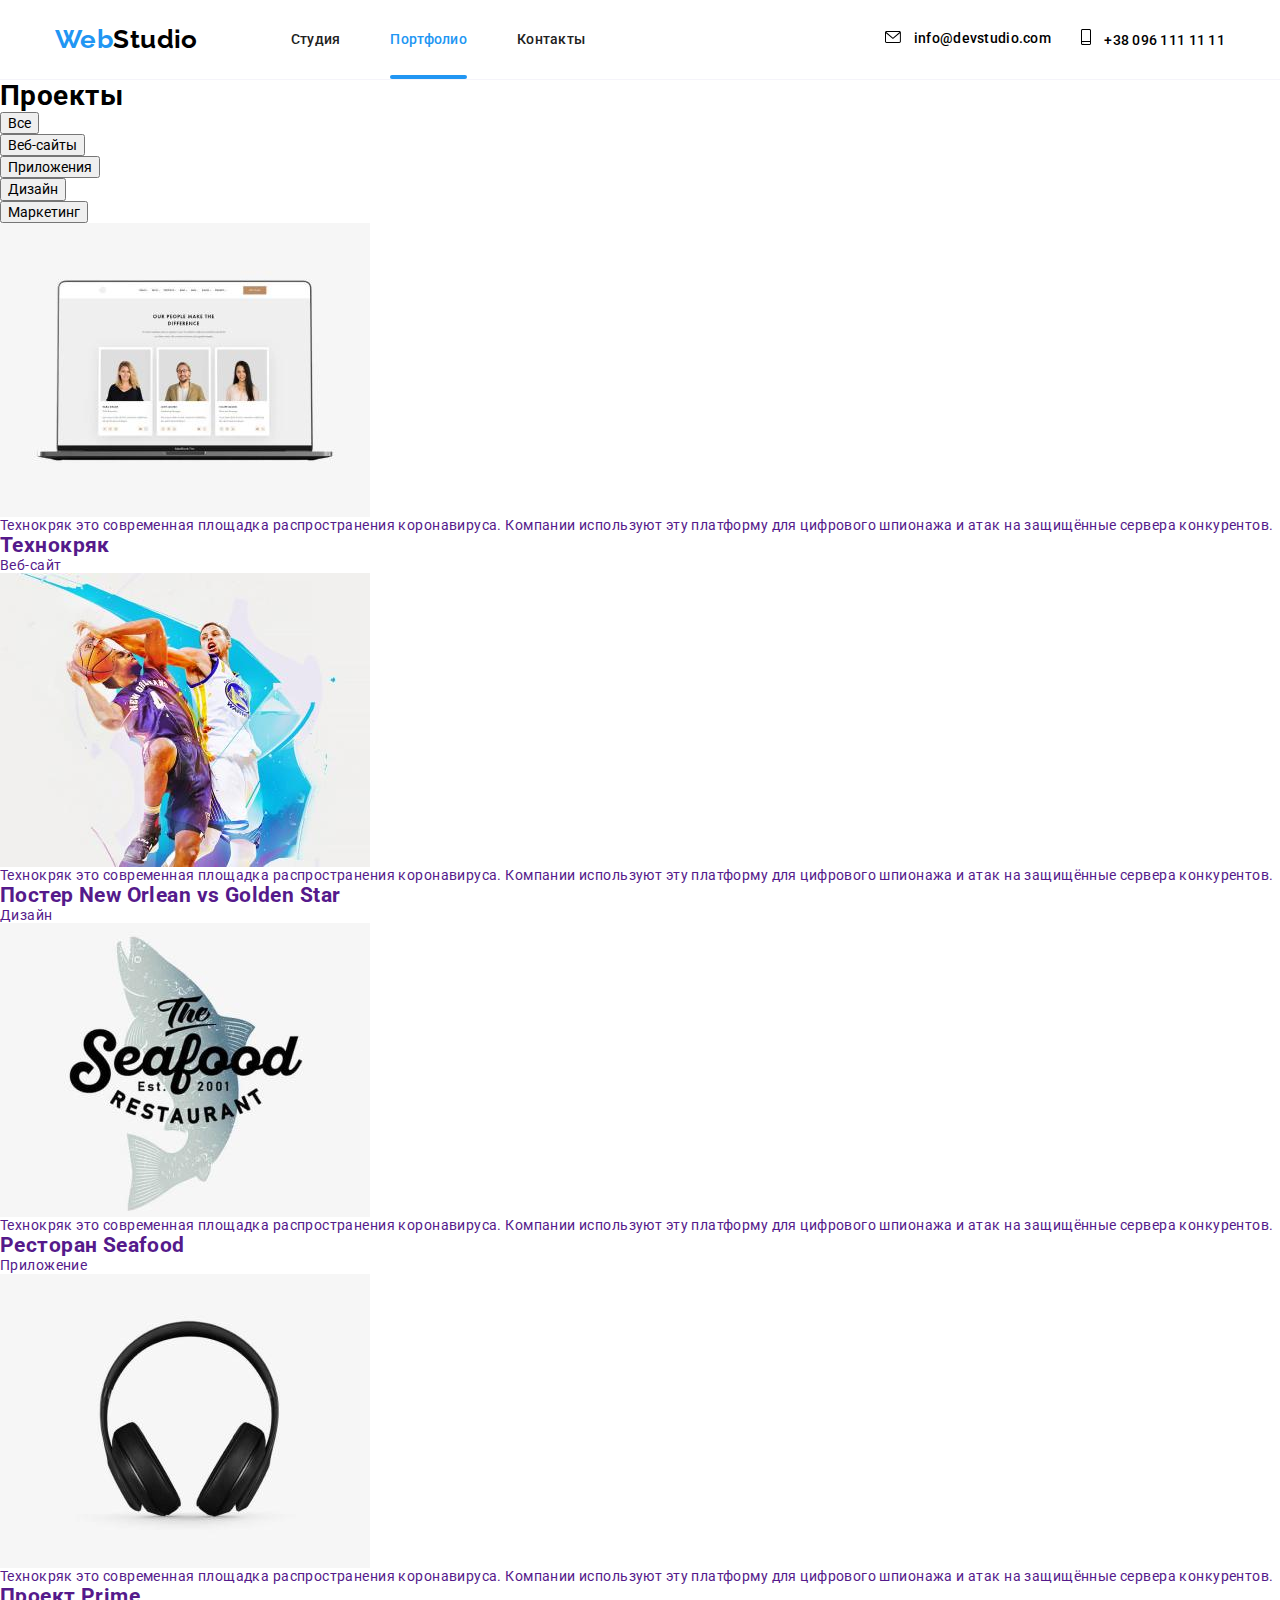
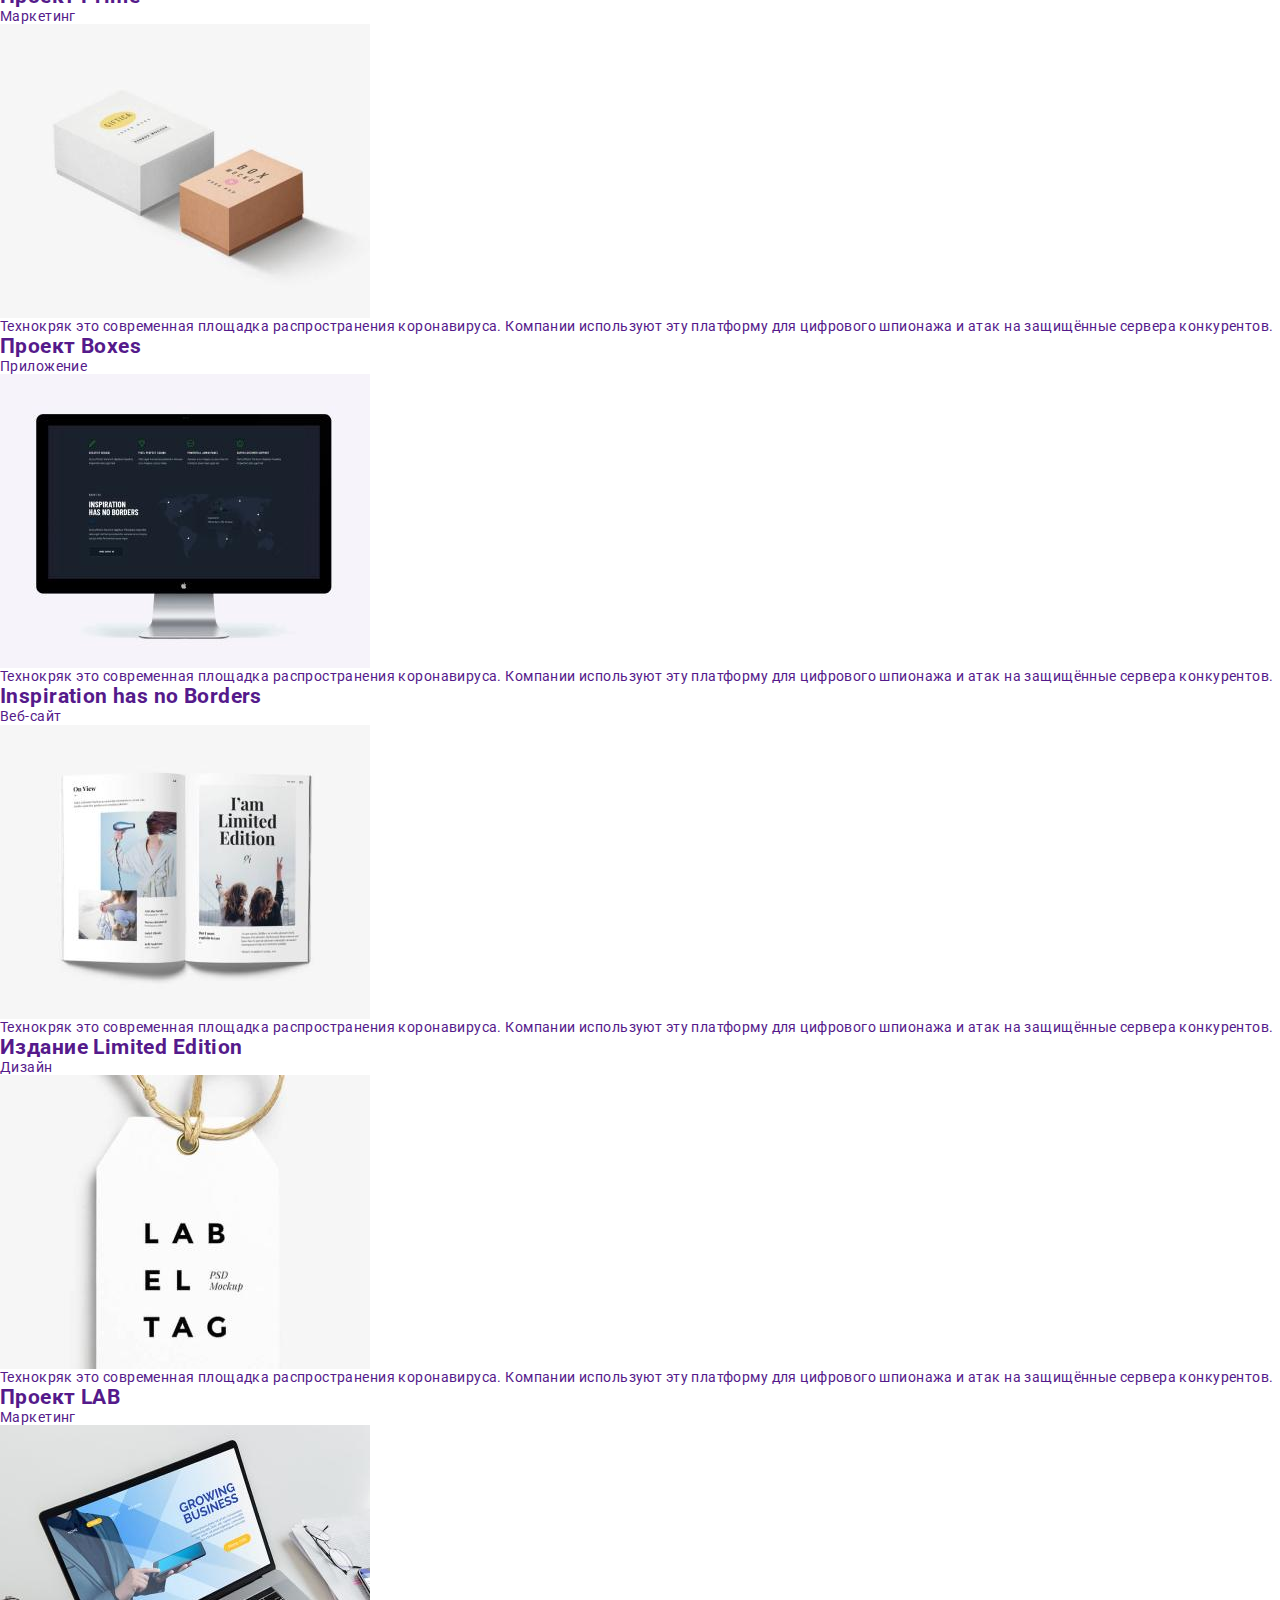
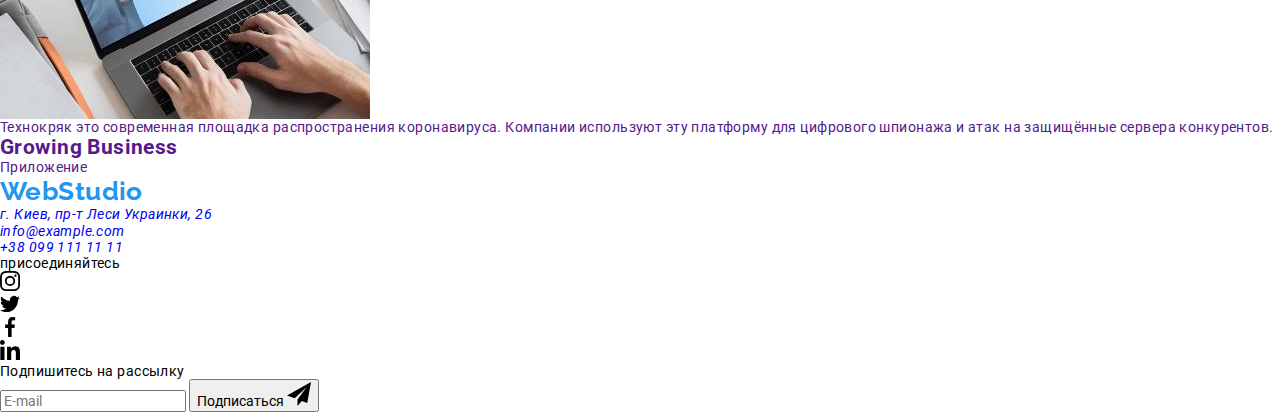
==== commit 1821db34: "Делает рефакторинг секций хедер и герой" ====
--- a/portfolio.html
+++ b/portfolio.html
@@ -13,13 +13,13 @@
             rel="stylesheet"
             href="https://cdnjs.cloudflare.com/ajax/libs/modern-normalize/1.1.0/modern-normalize.min.css"
         />
-        <link rel="stylesheet" href="./css/styles.css" />
+        <link rel="stylesheet" href="./css/main.min.css" />
     </head>
 
     <body>
         <!-- Хедер -->
-        <header class="header">
-            <div class="container">
+        <header class="header-section">
+            <div class="header-container">
                 <nav class="navigation">
                     <a class="logo logo-header" href="./index.html">
                         Web<span>Studio</span>
--- a/css/main.min.css
+++ b/css/main.min.css
@@ -0,0 +1,2 @@
+body{background-color:var(--background-color);color:var(--title-color);font-family:Roboto, sans-serif;font-size:14px;letter-spacing:0.03em}ul{list-style:none;padding-left:0;margin:0}a{text-decoration:none}img{display:block;max-width:100%;height:auto}h1,h2,h3,h4,h5,h6,p{margin:0}.peculiarities-container__title{position:absolute;white-space:nowrap;width:1px;height:1px;overflow:hidden;border:0;padding:0;clip:rect(0 0 0 0);-webkit-clip-path:inset(50%);clip-path:inset(50%);margin:-1px}.hero__button{font-family:Roboto;font-weight:bold;font-size:16px;line-height:calc(30 / 16);-webkit-box-align:center;-ms-flex-align:center;align-items:center;text-align:center;letter-spacing:0.06em;color:#fff;background-color:#2196f3;cursor:pointer}.section-peculiarities,.our-work-section{padding-top:94px;padding-bottom:94px}.logo,.logo-footer{color:#2196f3;font-family:Raleway;font-style:normal;font-weight:bold;font-size:26px;line-height:1.19}.logo-header{display:block;margin-top:24px;margin-bottom:24px}.logo span{color:#000}.header-section{background-color:#fff;border-bottom:1px solid #f5f4fa}.header-container{display:-webkit-box;display:-ms-flexbox;display:flex;-webkit-box-sizing:border-box;box-sizing:border-box;width:1200px;padding-left:15px;padding-right:15px;margin-right:auto;margin-left:auto}.navigation{display:-webkit-box;display:-ms-flexbox;display:flex}.site-nav{display:-webkit-box;display:-ms-flexbox;display:flex;-webkit-box-align:center;-ms-flex-align:center;align-items:center;margin-left:93px}.site-nav__item:not(:last-child){margin-right:50px}.site-nav__link{position:relative;padding-top:20px;padding-bottom:32px;color:#212121;font-weight:500;font-size:14px;line-height:1.14;letter-spacing:0.02em}.site-nav__link:hover,.site-nav__link:focus{color:#2196f3;-webkit-transition:color 250ms cubic-bezier(0.4, 0, 0.2, 1);transition:color 250ms cubic-bezier(0.4, 0, 0.2, 1)}.current{color:#2196f3}.site-nav__link::after{position:absolute;content:"";display:block;width:100%;height:4px;left:0;bottom:0;border-radius:2px;background-color:#2196f3;-webkit-transform:scaleX(0);transform:scaleX(0)}.current::after{-webkit-transform:scaleX(1);transform:scaleX(1)}.contact-list{display:-webkit-box;display:-ms-flexbox;display:flex;padding-left:0px;margin-left:auto;-webkit-box-align:center;-ms-flex-align:center;align-items:center}.contact-list__item{display:-webkit-box;display:-ms-flexbox;display:flex}.contact-list__item+.contact-list__item{margin-left:30px}.contact-list__link{display:block;color:var(--secondary-text-color);font-weight:500;font-size:14px;line-height:1.14;letter-spacing:0.02em}.contact-list__link:hover,.contact-list__link:focus{color:#2196f3;-webkit-transition:color 250ms cubic-bezier(0.4, 0, 0.2, 1);transition:color 250ms cubic-bezier(0.4, 0, 0.2, 1)}.contact-list__icon{margin-right:10px;fill:currentColor}.contact-list__icon:hover,.contact-list__icon:focus{fill:#2196f3}.hero-section{background-color:#2f303a;padding-top:200px;padding-bottom:200px;background-image:-webkit-gradient(linear, left top, right top, from(rgba(47,48,58,0.4)), to(rgba(47,48,58,0.4))),url(../images/hero-img.jpg);background-image:linear-gradient(to right, rgba(47,48,58,0.4), rgba(47,48,58,0.4)),url(../images/hero-img.jpg);max-width:1600px;margin:0 auto 0 auto;background-position:center;background-size:cover}.hero{display:block}.hero__title{display:block;font-weight:900;font-size:44px;line-height:calc(60 / 44);text-align:center;letter-spacing:0.06em;text-transform:uppercase;color:#fff}.hero__button{display:block;border:0;border-radius:4px;padding:10px 30px;margin-top:30px;margin-left:auto;margin-right:auto}.section-peculiarities{padding-bottom:0}.peculiarities-container{display:-webkit-box;display:-ms-flexbox;display:flex;-webkit-box-sizing:border-box;box-sizing:border-box;width:1200px;padding-left:15px;padding-right:15px;margin-right:auto;margin-left:auto}.peculiarities-container__title{margin-left:auto;margin-right:auto}.peculiarities-list{display:-webkit-box;display:-ms-flexbox;display:flex;margin:0 15px}.peculiarities-list:not(:last-child){margin-right:30px}.peculiarities-list__title{color:#212121;font-weight:bold;line-height:1.14;text-transform:uppercase;margin-top:30px}.peculiarities-list__description{margin-top:10px;color:#757575;line-height:1.71}.peculiarities-list__icon{-webkit-box-sizing:content-box;box-sizing:content-box;padding:25px 100px;border-radius:4px;background-color:#f5f4fa}.our-work{-ms-flex-wrap:wrap;flex-wrap:wrap}.our-work__title{margin-left:auto;margin-right:auto}.task-list{display:-webkit-box;display:-ms-flexbox;display:flex}.task-list__item{position:relative;margin-top:50px}.task-list__item:not(:last-child){margin-right:30px}.task-list__text{position:absolute;left:0;bottom:0;display:-webkit-box;display:-ms-flexbox;display:flex;-webkit-box-pack:center;-ms-flex-pack:center;justify-content:center;-webkit-box-align:center;-ms-flex-align:center;align-items:center;font-weight:700;line-height:calc(16 / 14);text-transform:uppercase;width:100%;height:70px;color:var(--background-color);background-color:rgba(47,48,58,0.8)}.our-work__title,.our-team__title{color:var(--title-color);font-weight:bold;font-size:36px;line-height:1.16;text-align:center}
+/*# sourceMappingURL=main.min.css.map */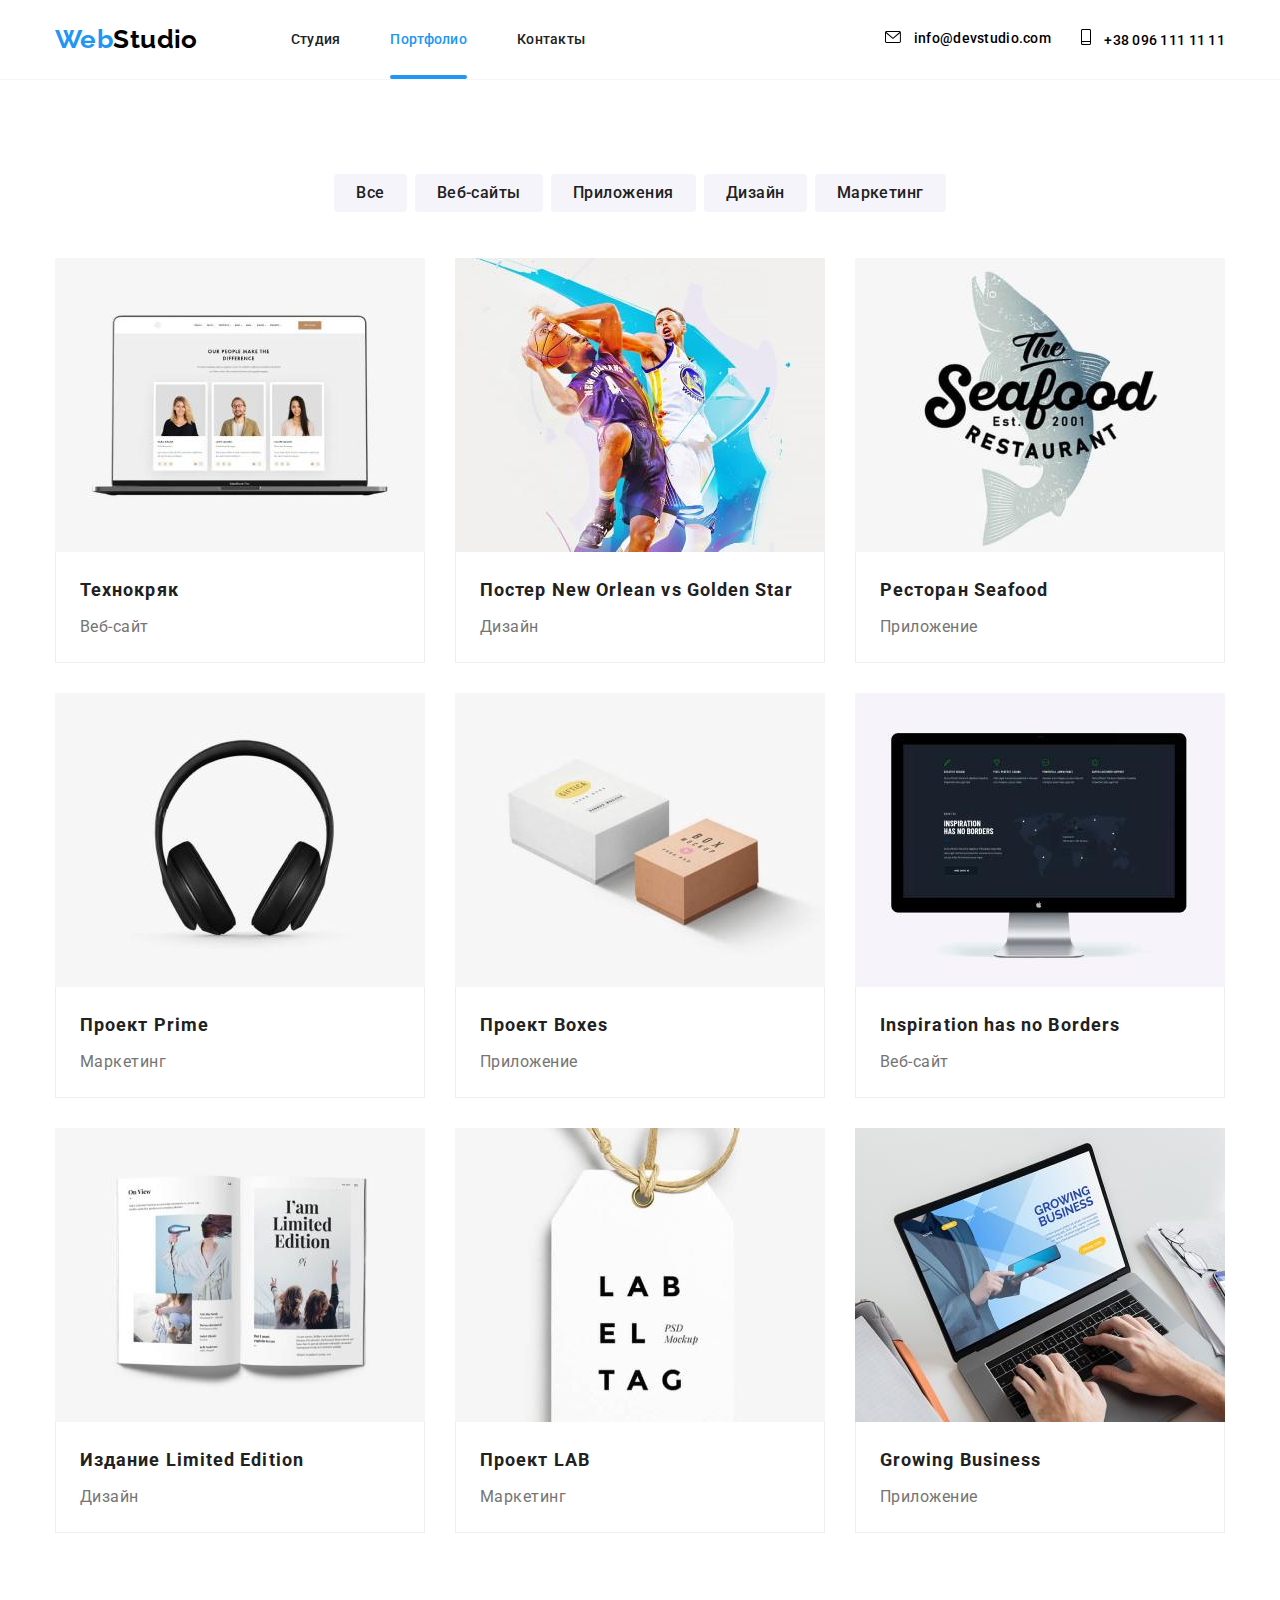
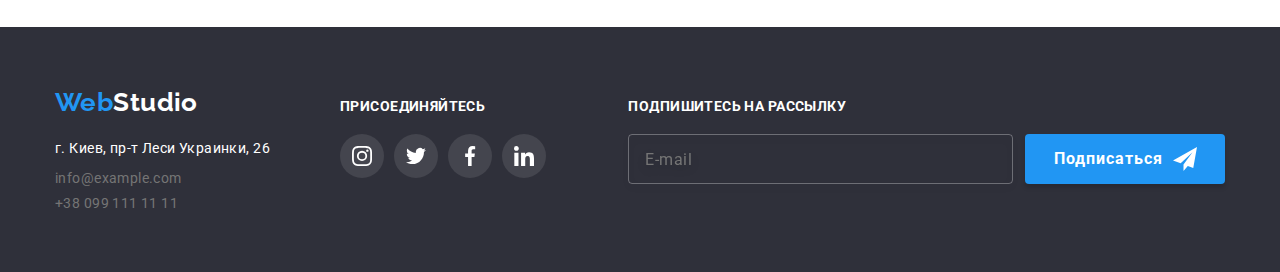
==== commit 639b7118: "Делает рефакторинг страницы Портфолио" ====
--- a/portfolio.html
+++ b/portfolio.html
@@ -21,7 +21,7 @@
         <header class="header-section">
             <div class="header-container">
                 <nav class="navigation">
-                    <a class="logo logo-header" href="./index.html">
+                    <a class="logo logo--header" href="./index.html">
                         Web<span>Studio</span>
                     </a>
                     <ul class="site-nav">
@@ -74,13 +74,12 @@
                 </ul>
             </div>
         </header>
-
         <main>
             <!-- Тело -->
-            <section class="section">
-                <div class="container">
+            <section class="portfolio-section">
+                <div class="portfolio-container">
                     <!-- Фильтр -->
-                    <h1 class="visually-hidden">Проекты</h1>
+                    <h1 class="portfolio-container__title">Проекты</h1>
                     <div class="buttons-container">
                         <ul class="filter">
                             <li class="filter__item">
@@ -375,10 +374,10 @@
         </main>
 
         <!-- Футер -->
-        <footer class="footer">
-            <div class="container">
+        <footer class="section-footer">
+            <div class="footer-container">
                 <div class="">
-                    <a class="logo-footer" href="./index.html">
+                    <a class="logo logo--footer" href="./index.html">
                         Web<span>Studio</span>
                     </a>
                     <address>
--- a/css/main.min.css
+++ b/css/main.min.css
@@ -1,2 +1,2 @@
-body{background-color:var(--background-color);color:var(--title-color);font-family:Roboto, sans-serif;font-size:14px;letter-spacing:0.03em}ul{list-style:none;padding-left:0;margin:0}a{text-decoration:none}img{display:block;max-width:100%;height:auto}h1,h2,h3,h4,h5,h6,p{margin:0}.peculiarities-container__title{position:absolute;white-space:nowrap;width:1px;height:1px;overflow:hidden;border:0;padding:0;clip:rect(0 0 0 0);-webkit-clip-path:inset(50%);clip-path:inset(50%);margin:-1px}.hero__button{font-family:Roboto;font-weight:bold;font-size:16px;line-height:calc(30 / 16);-webkit-box-align:center;-ms-flex-align:center;align-items:center;text-align:center;letter-spacing:0.06em;color:#fff;background-color:#2196f3;cursor:pointer}.section-peculiarities,.our-work-section{padding-top:94px;padding-bottom:94px}.logo,.logo-footer{color:#2196f3;font-family:Raleway;font-style:normal;font-weight:bold;font-size:26px;line-height:1.19}.logo-header{display:block;margin-top:24px;margin-bottom:24px}.logo span{color:#000}.header-section{background-color:#fff;border-bottom:1px solid #f5f4fa}.header-container{display:-webkit-box;display:-ms-flexbox;display:flex;-webkit-box-sizing:border-box;box-sizing:border-box;width:1200px;padding-left:15px;padding-right:15px;margin-right:auto;margin-left:auto}.navigation{display:-webkit-box;display:-ms-flexbox;display:flex}.site-nav{display:-webkit-box;display:-ms-flexbox;display:flex;-webkit-box-align:center;-ms-flex-align:center;align-items:center;margin-left:93px}.site-nav__item:not(:last-child){margin-right:50px}.site-nav__link{position:relative;padding-top:20px;padding-bottom:32px;color:#212121;font-weight:500;font-size:14px;line-height:1.14;letter-spacing:0.02em}.site-nav__link:hover,.site-nav__link:focus{color:#2196f3;-webkit-transition:color 250ms cubic-bezier(0.4, 0, 0.2, 1);transition:color 250ms cubic-bezier(0.4, 0, 0.2, 1)}.current{color:#2196f3}.site-nav__link::after{position:absolute;content:"";display:block;width:100%;height:4px;left:0;bottom:0;border-radius:2px;background-color:#2196f3;-webkit-transform:scaleX(0);transform:scaleX(0)}.current::after{-webkit-transform:scaleX(1);transform:scaleX(1)}.contact-list{display:-webkit-box;display:-ms-flexbox;display:flex;padding-left:0px;margin-left:auto;-webkit-box-align:center;-ms-flex-align:center;align-items:center}.contact-list__item{display:-webkit-box;display:-ms-flexbox;display:flex}.contact-list__item+.contact-list__item{margin-left:30px}.contact-list__link{display:block;color:var(--secondary-text-color);font-weight:500;font-size:14px;line-height:1.14;letter-spacing:0.02em}.contact-list__link:hover,.contact-list__link:focus{color:#2196f3;-webkit-transition:color 250ms cubic-bezier(0.4, 0, 0.2, 1);transition:color 250ms cubic-bezier(0.4, 0, 0.2, 1)}.contact-list__icon{margin-right:10px;fill:currentColor}.contact-list__icon:hover,.contact-list__icon:focus{fill:#2196f3}.hero-section{background-color:#2f303a;padding-top:200px;padding-bottom:200px;background-image:-webkit-gradient(linear, left top, right top, from(rgba(47,48,58,0.4)), to(rgba(47,48,58,0.4))),url(../images/hero-img.jpg);background-image:linear-gradient(to right, rgba(47,48,58,0.4), rgba(47,48,58,0.4)),url(../images/hero-img.jpg);max-width:1600px;margin:0 auto 0 auto;background-position:center;background-size:cover}.hero{display:block}.hero__title{display:block;font-weight:900;font-size:44px;line-height:calc(60 / 44);text-align:center;letter-spacing:0.06em;text-transform:uppercase;color:#fff}.hero__button{display:block;border:0;border-radius:4px;padding:10px 30px;margin-top:30px;margin-left:auto;margin-right:auto}.section-peculiarities{padding-bottom:0}.peculiarities-container{display:-webkit-box;display:-ms-flexbox;display:flex;-webkit-box-sizing:border-box;box-sizing:border-box;width:1200px;padding-left:15px;padding-right:15px;margin-right:auto;margin-left:auto}.peculiarities-container__title{margin-left:auto;margin-right:auto}.peculiarities-list{display:-webkit-box;display:-ms-flexbox;display:flex;margin:0 15px}.peculiarities-list:not(:last-child){margin-right:30px}.peculiarities-list__title{color:#212121;font-weight:bold;line-height:1.14;text-transform:uppercase;margin-top:30px}.peculiarities-list__description{margin-top:10px;color:#757575;line-height:1.71}.peculiarities-list__icon{-webkit-box-sizing:content-box;box-sizing:content-box;padding:25px 100px;border-radius:4px;background-color:#f5f4fa}.our-work{-ms-flex-wrap:wrap;flex-wrap:wrap}.our-work__title{margin-left:auto;margin-right:auto}.task-list{display:-webkit-box;display:-ms-flexbox;display:flex}.task-list__item{position:relative;margin-top:50px}.task-list__item:not(:last-child){margin-right:30px}.task-list__text{position:absolute;left:0;bottom:0;display:-webkit-box;display:-ms-flexbox;display:flex;-webkit-box-pack:center;-ms-flex-pack:center;justify-content:center;-webkit-box-align:center;-ms-flex-align:center;align-items:center;font-weight:700;line-height:calc(16 / 14);text-transform:uppercase;width:100%;height:70px;color:var(--background-color);background-color:rgba(47,48,58,0.8)}.our-work__title,.our-team__title{color:var(--title-color);font-weight:bold;font-size:36px;line-height:1.16;text-align:center}
+body{background-color:var(--background-color);color:var(--title-color);font-family:Roboto, sans-serif;font-size:14px;letter-spacing:0.03em}ul{list-style:none;padding-left:0;margin:0}a{text-decoration:none}img{display:block;max-width:100%;height:auto}h1,h2,h3,h4,h5,h6,p{margin:0}.peculiarities-container__title,.portfolio-container__title{position:absolute;white-space:nowrap;width:1px;height:1px;overflow:hidden;border:0;padding:0;clip:rect(0 0 0 0);-webkit-clip-path:inset(50%);clip-path:inset(50%);margin:-1px}.hero-button,.submit{font-family:Roboto;font-weight:bold;font-size:16px;line-height:calc(30 / 16);-webkit-box-align:center;-ms-flex-align:center;align-items:center;text-align:center;letter-spacing:0.06em;color:#fff;background-color:#2196f3;cursor:pointer}.our-work-section,.our-team-section,.clients-section,.portfolio-section{padding-top:94px;padding-bottom:94px}.our-work-container__title,.our-team-container__title,.clients__title{font-weight:bold;font-size:36px;line-height:1.16;text-align:center;margin-left:auto;margin-right:auto;color:#212121}.logo{display:block;color:#2196f3;font-family:Raleway;font-style:normal;font-weight:bold;font-size:26px;line-height:1.19}.logo--header{margin-top:24px;margin-bottom:24px}.logo--header span{color:#000}.logo--footer span{color:#fff}.header-section{background-color:#fff;border-bottom:1px solid #f5f4fa}.header-container{display:-webkit-box;display:-ms-flexbox;display:flex;-webkit-box-sizing:border-box;box-sizing:border-box;width:1200px;padding-left:15px;padding-right:15px;margin-right:auto;margin-left:auto}.navigation{display:-webkit-box;display:-ms-flexbox;display:flex}.site-nav{display:-webkit-box;display:-ms-flexbox;display:flex;-webkit-box-align:center;-ms-flex-align:center;align-items:center;margin-left:93px}.site-nav__item:not(:last-child){margin-right:50px}.site-nav__link{position:relative;padding-top:20px;padding-bottom:32px;color:#212121;font-weight:500;font-size:14px;line-height:1.14;letter-spacing:0.02em}.site-nav__link:hover,.site-nav__link:focus{color:#2196f3;-webkit-transition:color 250ms cubic-bezier(0.4, 0, 0.2, 1);transition:color 250ms cubic-bezier(0.4, 0, 0.2, 1)}.current{color:#2196f3}.site-nav__link::after{position:absolute;content:"";display:block;width:100%;height:4px;left:0;bottom:0;border-radius:2px;background-color:#2196f3;-webkit-transform:scaleX(0);transform:scaleX(0)}.current::after{-webkit-transform:scaleX(1);transform:scaleX(1)}.contact-list{display:-webkit-box;display:-ms-flexbox;display:flex;padding-left:0px;margin-left:auto;-webkit-box-align:center;-ms-flex-align:center;align-items:center}.contact-list__item{display:-webkit-box;display:-ms-flexbox;display:flex}.contact-list__item+.contact-list__item{margin-left:30px}.contact-list__link{display:block;color:var(--secondary-text-color);font-weight:500;font-size:14px;line-height:1.14;letter-spacing:0.02em}.contact-list__link:hover,.contact-list__link:focus{color:#2196f3;-webkit-transition:color 250ms cubic-bezier(0.4, 0, 0.2, 1);transition:color 250ms cubic-bezier(0.4, 0, 0.2, 1)}.contact-list__icon{margin-right:10px;fill:currentColor}.contact-list__icon:hover,.contact-list__icon:focus{fill:#2196f3}.hero-section{background-color:#2f303a;padding-top:200px;padding-bottom:200px;background-image:-webkit-gradient(linear, left top, right top, from(rgba(47,48,58,0.4)), to(rgba(47,48,58,0.4))),url(../images/hero-img.jpg);background-image:linear-gradient(to right, rgba(47,48,58,0.4), rgba(47,48,58,0.4)),url(../images/hero-img.jpg);max-width:1600px;margin:0 auto 0 auto;background-position:center;background-size:cover}.hero-container{display:block}.hero-container__title{display:block;font-weight:900;font-size:44px;line-height:calc(60 / 44);text-align:center;letter-spacing:0.06em;text-transform:uppercase;color:#fff}.hero-button{display:block;border:0;border-radius:4px;padding:10px 30px;margin-top:30px;margin-left:auto;margin-right:auto}.section-peculiarities{padding-top:94px}.peculiarities-container{display:-webkit-box;display:-ms-flexbox;display:flex;-webkit-box-sizing:border-box;box-sizing:border-box;width:1200px;padding-left:15px;padding-right:15px;margin-right:auto;margin-left:auto}.peculiarities-container__title{margin-left:auto;margin-right:auto}.peculiarities-list{display:-webkit-box;display:-ms-flexbox;display:flex;margin:0 15px}.peculiarities-list__item:not(:last-child){margin-right:30px}.peculiarities-list__title{color:#212121;font-weight:bold;line-height:1.14;text-transform:uppercase;margin-top:30px}.peculiarities-list__description{margin-top:10px;color:#757575;line-height:1.71}.peculiarities-list__icon{-webkit-box-sizing:content-box;box-sizing:content-box;padding:25px 100px;border-radius:4px;background-color:#f5f4fa}.our-work-container{display:-webkit-box;display:-ms-flexbox;display:flex;-webkit-box-sizing:border-box;box-sizing:border-box;width:1200px;padding-left:15px;padding-right:15px;margin-right:auto;margin-left:auto;-ms-flex-wrap:wrap;flex-wrap:wrap}.task-list{display:-webkit-box;display:-ms-flexbox;display:flex}.task-list__item{position:relative;margin-top:50px}.task-list__item:not(:last-child){margin-right:30px}.task-list__text{position:absolute;left:0;bottom:0;display:-webkit-box;display:-ms-flexbox;display:flex;-webkit-box-pack:center;-ms-flex-pack:center;justify-content:center;-webkit-box-align:center;-ms-flex-align:center;align-items:center;font-weight:700;line-height:calc(16 / 14);text-transform:uppercase;width:100%;height:70px;color:#fff;background-color:rgba(47,48,58,0.8)}.our-team-section{background-color:#f5f4fa}.our-team-container{display:-webkit-box;display:-ms-flexbox;display:flex;-webkit-box-sizing:border-box;box-sizing:border-box;width:1200px;padding-left:15px;padding-right:15px;margin-right:auto;margin-left:auto;-ms-flex-wrap:wrap;flex-wrap:wrap}.employee-cards{display:-webkit-box;display:-ms-flexbox;display:flex;margin-top:50px}.employee-cards__item{-webkit-box-shadow:0px 2px 1px 0px rgba(0,0,0,0.2),0px 1px 1px 0px rgba(0,0,0,0.14),0px 4px 4px 0px rgba(0,0,0,0.25);box-shadow:0px 2px 1px 0px rgba(0,0,0,0.2),0px 1px 1px 0px rgba(0,0,0,0.14),0px 4px 4px 0px rgba(0,0,0,0.25)}.employee-cards__item:not(:last-child){margin-right:30px}.employee-cards__description{padding-top:30px;padding-bottom:30px;border-radius:0 0 4px 4px;background-color:#fff}.employee-cards__name{color:#212121;font-weight:500;font-size:16px;line-height:1.18;text-align:center}.employee-cards__position{margin-top:10px;color:#757575;font-size:16px;line-height:1.18;text-align:center}.employee-so-net{display:-webkit-box;display:-ms-flexbox;display:flex;margin:16px 32px 0 32px}.employee-so-net__item:not(:last-child){margin-right:10px}.employee-so-net__link{fill:#afb1b8;display:block;-webkit-box-sizing:border-box;box-sizing:border-box;background-color:#fff;width:44px;height:44px;padding:12px;border-radius:50%}.employee-so-net__link:hover,.employee-so-net__link:focus{background-color:#2196f3;fill:#fff;-webkit-transition:fill 250ms cubic-bezier(0.4, 0, 0.2, 1),background-color 250ms cubic-bezier(0.4, 0, 0.2, 1);transition:fill 250ms cubic-bezier(0.4, 0, 0.2, 1),background-color 250ms cubic-bezier(0.4, 0, 0.2, 1)}.clients-container{display:block;-webkit-box-sizing:border-box;box-sizing:border-box;width:1200px;padding-left:15px;padding-right:15px;margin-right:auto;margin-left:auto}.clients-list{display:-webkit-box;display:-ms-flexbox;display:flex;-webkit-box-pack:justify;-ms-flex-pack:justify;justify-content:space-between;margin-top:50px}.clients-list__item:not(:last-child){margin-right:30px}.clients-list__link{fill:#afb1b8;display:block;-webkit-box-sizing:border-box;box-sizing:border-box;width:170px;height:92px;padding:16px 32px;-webkit-box-align:center;-ms-flex-align:center;align-items:center;border-radius:4px;border:1px solid #afb1b8}.clients-list__link:hover,.clients-list__link:focus{border-color:#2196f3;fill:#2196f3;-webkit-transition:fill 250ms cubic-bezier(0.4, 0, 0.2, 1),border-color 250ms cubic-bezier(0.4, 0, 0.2, 1);transition:fill 250ms cubic-bezier(0.4, 0, 0.2, 1),border-color 250ms cubic-bezier(0.4, 0, 0.2, 1)}.portfolio-container{display:-webkit-box;display:-ms-flexbox;display:flex;-webkit-box-sizing:border-box;box-sizing:border-box;width:1200px;padding-left:15px;padding-right:15px;margin-right:auto;margin-left:auto;-ms-flex-wrap:wrap;flex-wrap:wrap}.buttons-container{padding-bottom:16px;margin-left:auto;margin-right:auto}.filter{display:-webkit-box;display:-ms-flexbox;display:flex;-webkit-box-pack:center;-ms-flex-pack:center;justify-content:center}.filter__item:not(:last-child){margin-right:8px}.filter-button{display:block;border:0;border-radius:4px;padding:6px 22px;font-weight:500;font-size:16px;line-height:1.62;text-align:center;letter-spacing:0.03em;cursor:pointer;color:#212121;background-color:#f5f4fa}.filter-button:hover,.filter-button:focus{background-color:#2196f3;color:#fff;-webkit-box-shadow:0px 2px 2px 0px rgba(0,0,0,0.12),0px 1px 2px 0px rgba(0,0,0,0.08),0px 3px 1px 0px rgba(0,0,0,0.1);box-shadow:0px 2px 2px 0px rgba(0,0,0,0.12),0px 1px 2px 0px rgba(0,0,0,0.08),0px 3px 1px 0px rgba(0,0,0,0.1);-webkit-transition:background-color 250ms cubic-bezier(0.4, 0, 0.2, 1),fill 250ms cubic-bezier(0.4, 0, 0.2, 1),-webkit-box-shadow 250ms cubic-bezier(0.4, 0, 0.2, 1);transition:background-color 250ms cubic-bezier(0.4, 0, 0.2, 1),fill 250ms cubic-bezier(0.4, 0, 0.2, 1),-webkit-box-shadow 250ms cubic-bezier(0.4, 0, 0.2, 1);transition:background-color 250ms cubic-bezier(0.4, 0, 0.2, 1),fill 250ms cubic-bezier(0.4, 0, 0.2, 1),box-shadow 250ms cubic-bezier(0.4, 0, 0.2, 1);transition:background-color 250ms cubic-bezier(0.4, 0, 0.2, 1),fill 250ms cubic-bezier(0.4, 0, 0.2, 1),box-shadow 250ms cubic-bezier(0.4, 0, 0.2, 1),-webkit-box-shadow 250ms cubic-bezier(0.4, 0, 0.2, 1)}.project-list{display:-webkit-box;display:-ms-flexbox;display:flex;-ms-flex-wrap:wrap;flex-wrap:wrap;margin-right:-30px}.project-list__item{margin-right:30px;margin-top:30px;-ms-flex-preferred-size:calc(100% / 3 - 30px);flex-basis:calc(100% / 3 - 30px)}.project-list__link{display:block}.project-list__link:hover,.project-list__link:focus{-webkit-box-shadow:1px 4px 6px 0px rgba(0,0,0,0.16),0px 4px 4px 0px rgba(0,0,0,0.06),0px 1px 1px 0px rgba(0,0,0,0.12);box-shadow:1px 4px 6px 0px rgba(0,0,0,0.16),0px 4px 4px 0px rgba(0,0,0,0.06),0px 1px 1px 0px rgba(0,0,0,0.12)}.project-data{border-left:1px solid #eee;border-bottom:1px solid #eee;border-right:1px solid #eee;padding:20px 24px}.project-data__title{color:#212121;font-weight:bold;font-size:18px;line-height:2;letter-spacing:0.06em}.project-data__meaning{margin-top:4px;color:#757575;font-size:16px;line-height:1.87;letter-spacing:0.03em}.project-img{position:relative;overflow:hidden}.project-img::before{display:block;position:absolute;content:"";top:0;left:0;width:100%;height:100%;-webkit-transform:translateY(101%);transform:translateY(101%);background-color:#2196f3e5;-webkit-transition:-webkit-transform 250ms cubic-bezier(0.4, 0, 0.2, 1);transition:-webkit-transform 250ms cubic-bezier(0.4, 0, 0.2, 1);transition:transform 250ms cubic-bezier(0.4, 0, 0.2, 1);transition:transform 250ms cubic-bezier(0.4, 0, 0.2, 1), -webkit-transform 250ms cubic-bezier(0.4, 0, 0.2, 1)}.project-list__link:hover .project-img::before{-webkit-transform:translateY(0);transform:translateY(0)}.meta{position:absolute;top:0;left:0;padding:63px 24px;-webkit-transform:translateY(100%);transform:translateY(100%);-webkit-transition:-webkit-transform 250ms cubic-bezier(0.4, 0, 0.2, 1);transition:-webkit-transform 250ms cubic-bezier(0.4, 0, 0.2, 1);transition:transform 250ms cubic-bezier(0.4, 0, 0.2, 1);transition:transform 250ms cubic-bezier(0.4, 0, 0.2, 1), -webkit-transform 250ms cubic-bezier(0.4, 0, 0.2, 1)}.project-list__link:hover .meta{-webkit-transform:translateY(0);transform:translateY(0)}.meta__text{font-size:18px;line-height:1.56;letter-spacing:0.03em;color:#fff}.section-footer{padding-top:60px;padding-bottom:60px;background-color:#2f303a}.footer-container{display:-webkit-box;display:-ms-flexbox;display:flex;-webkit-box-sizing:border-box;box-sizing:border-box;width:1200px;padding-left:15px;padding-right:15px;margin-right:auto;margin-left:auto}.addresses{margin-top:20px;margin-right:70px}.addresses__item:not(:first-child){margin-top:9px}.addresses__link{color:#fff;font-style:normal;line-height:1.71}.addresses__link:hover,.addresses__link:focus{color:#2196f3;-webkit-transition:color 250ms cubic-bezier(0.4, 0, 0.2, 1);transition:color 250ms cubic-bezier(0.4, 0, 0.2, 1)}.addresses__contact{color:#757575;font-style:normal;line-height:1.71px}.addresses__contact:hover,.addresses__contact:focus{color:#2196f3;-webkit-transition:color 250ms cubic-bezier(0.4, 0, 0.2, 1);transition:color 250ms cubic-bezier(0.4, 0, 0.2, 1)}.social-block__title{padding-top:12px;color:#fff;font-style:normal;font-weight:bold;line-height:1.14;text-transform:uppercase}.social-networks{display:-webkit-box;display:-ms-flexbox;display:flex;margin-top:20px;margin-right:70px}.social-networks__item:not(:last-child){margin-right:10px}.social-networks__link{display:block;-webkit-box-sizing:border-box;box-sizing:border-box;background-color:#44454e;width:44px;height:44px;padding:12px;border-radius:50%}.social-networks__link:hover,.social-networks__link:focus{background-color:#2196f3;-webkit-transition:background-color 250ms cubic-bezier(0.4, 0, 0.2, 1);transition:background-color 250ms cubic-bezier(0.4, 0, 0.2, 1)}.social-networks__icon{fill:#fff}.subscription-form{margin-left:auto}.subscription-form__title{padding-top:12px;color:#fff;font-style:normal;font-weight:bold;line-height:1.14;text-transform:uppercase}.subscription{display:-webkit-box;display:-ms-flexbox;display:flex}.subscription__input{-webkit-box-sizing:border-box;box-sizing:border-box;width:385px;height:50px;padding:15px 16px;margin-top:20px;margin-right:12px;font-family:Roboto;font-size:16px;line-height:calc(20 / 16);-webkit-box-align:center;-ms-flex-align:center;align-items:center;letter-spacing:0.03em;border:1px solid rgba(255,255,255,0.3);-webkit-filter:drop-shadow(0px 4px 4px rgba(0,0,0,0.15));filter:drop-shadow(0px 4px 4px rgba(0,0,0,0.15));border-radius:4px;background-color:transparent;color:rgba(255,255,255,0.6)}.submit{display:-webkit-box;display:-ms-flexbox;display:flex;-webkit-box-orient:horizontal;-webkit-box-direction:normal;-ms-flex-direction:row;flex-direction:row;padding:10px 28px 10px 29px;height:50px;margin-top:20px;cursor:pointer;border:0;border-radius:4px;-webkit-box-shadow:0px 4px 4px rgba(0,0,0,0.15);box-shadow:0px 4px 4px rgba(0,0,0,0.15)}.telegram-icon{margin-left:10px;fill:#fff}.backdrop{position:fixed;top:0;left:0;width:100%;height:100%;background-color:var(--backdrop-color);opacity:1;-webkit-transition:opacity 250ms linear;transition:opacity 250ms linear}.backdrop.is-hidden{opacity:0;pointer-events:none}.backdrop.is-hidden .modal{-webkit-transform:translate(-50%, -50%) scale(0);transform:translate(-50%, -50%) scale(0)}.modal{position:absolute;top:50%;left:50%;padding:40px;border-radius:4px;background-color:var(--background-color);-webkit-box-shadow:0px 1px 3px rgba(0,0,0,0.12),0px 1px 1px rgba(0,0,0,0.14),0px 2px 1px rgba(0,0,0,0.2);box-shadow:0px 1px 3px rgba(0,0,0,0.12),0px 1px 1px rgba(0,0,0,0.14),0px 2px 1px rgba(0,0,0,0.2);-webkit-transform:translate(-50%, -50%) scale(1);transform:translate(-50%, -50%) scale(1);-webkit-transition:-webkit-transform 250ms linear;transition:-webkit-transform 250ms linear;transition:transform 250ms linear;transition:transform 250ms linear, -webkit-transform 250ms linear}.close-button{display:-webkit-box;display:-ms-flexbox;display:flex;-webkit-box-align:center;-ms-flex-align:center;align-items:center;-webkit-box-pack:center;-ms-flex-pack:center;justify-content:center;position:absolute;top:8px;right:8px;width:30px;height:30px;cursor:pointer;background-color:transparent;border:1px solid rgba(0,0,0,0.1);border-radius:50%}.close-button__icon{width:18px;height:18px;fill:var(--black-logo-color)}.close-button:hover .close-icon{fill:var(--accent-color);-webkit-transition:fill 250ms var(--animation-timing);transition:fill 250ms var(--animation-timing)}.form__title{font-weight:bold;font-size:20px;line-height:calc(23 / 20);text-align:center;letter-spacing:0.03em}.form-elements{margin-top:12px;display:-webkit-box;display:-ms-flexbox;display:flex;-webkit-box-orient:vertical;-webkit-box-direction:normal;-ms-flex-direction:column;flex-direction:column}.form-elements__item{position:relative;display:-webkit-box;display:-ms-flexbox;display:flex;-webkit-box-orient:vertical;-webkit-box-direction:normal;-ms-flex-direction:column;flex-direction:column}.form-elements__item:not(:first-child){margin-top:10px}.form-elements__lable{font-size:12px;line-height:calc(14 / 12);letter-spacing:0.01em;color:var(--secondary-text-color)}.form-elements__input{padding:0;padding-left:42px;margin-top:4px;height:40px;border:1px solid rgba(33,33,33,0.2);-webkit-box-sizing:border-box;box-sizing:border-box;border-radius:4px}.form-elements__input:focus+.form-elements__icon{fill:var(--accent-color);-webkit-transition:fill 250ms var(--animation-timing);transition:fill 250ms var(--animation-timing)}.form-elements__input:focus-within{border-color:var(--accent-color);-webkit-transition:border-color 250ms var(--animation-timing);transition:border-color 250ms var(--animation-timing);outline:none}.form-elements__icon{position:absolute;display:block;left:12px;bottom:50%;-webkit-transform:translateY(100%);transform:translateY(100%);width:18px;height:18px}.form-elements__coment{height:120px;padding:12px 16px;margin-top:4px;font-family:Roboto;font-size:14px;line-height:calc(16 / 14);letter-spacing:0.01em;border:1px solid rgba(33,33,33,0.2);-webkit-box-sizing:border-box;box-sizing:border-box;border-radius:4px;resize:none}.form-elements__coment::-webkit-input-placeholder{color:rgba(117,117,117,0.5)}.form-elements__coment:-ms-input-placeholder{color:rgba(117,117,117,0.5)}.form-elements__coment::-ms-input-placeholder{color:rgba(117,117,117,0.5)}.form-elements__coment::placeholder{color:rgba(117,117,117,0.5)}.form-elements__coment:focus-within{border-color:var(--accent-color);-webkit-transition:border-color 250ms var(--animation-timing);transition:border-color 250ms var(--animation-timing);outline:none}.checkbox{display:-webkit-box;display:-ms-flexbox;display:flex;-webkit-box-align:center;-ms-flex-align:center;align-items:center;-webkit-box-pack:center;-ms-flex-pack:center;justify-content:center;margin-top:20px;font-size:14px;line-height:calc(24 / 14);letter-spacing:0.03em;color:var(--secondary-text-color)}.checkbox__input{-webkit-appearance:none;-moz-appearance:none;appearance:none;position:absolute}.checkbox-icon{margin-right:7px;width:16px;height:15px;border:2px solid var(--title-color);border-radius:4px}.checkbox:checked+.checkbox-icon{background-color:var(--accent-color);background-origin:border-box;border-color:var(--accent-color)}.checkbox-link{-webkit-text-decoration-line:underline;text-decoration-line:underline;color:var(--accent-color)}.button-form{display:-webkit-box;display:-ms-flexbox;display:flex;padding:10px 55px 10px 56px;margin-top:30px;margin-left:auto;margin-right:auto;font-family:Roboto;font-weight:bold;font-size:16px;line-height:calc(30 / 16);-webkit-box-align:center;-ms-flex-align:center;align-items:center;text-align:center;letter-spacing:0.06em;border:0;border-radius:4px;cursor:pointer;color:var(--background-color);background-color:#188ce8;-webkit-box-shadow:0px 1px 3px rgba(0,0,0,0.12),0px 1px 1px rgba(0,0,0,0.14),0px 2px 1px rgba(0,0,0,0.2);box-shadow:0px 1px 3px rgba(0,0,0,0.12),0px 1px 1px rgba(0,0,0,0.14),0px 2px 1px rgba(0,0,0,0.2)}
 /*# sourceMappingURL=main.min.css.map */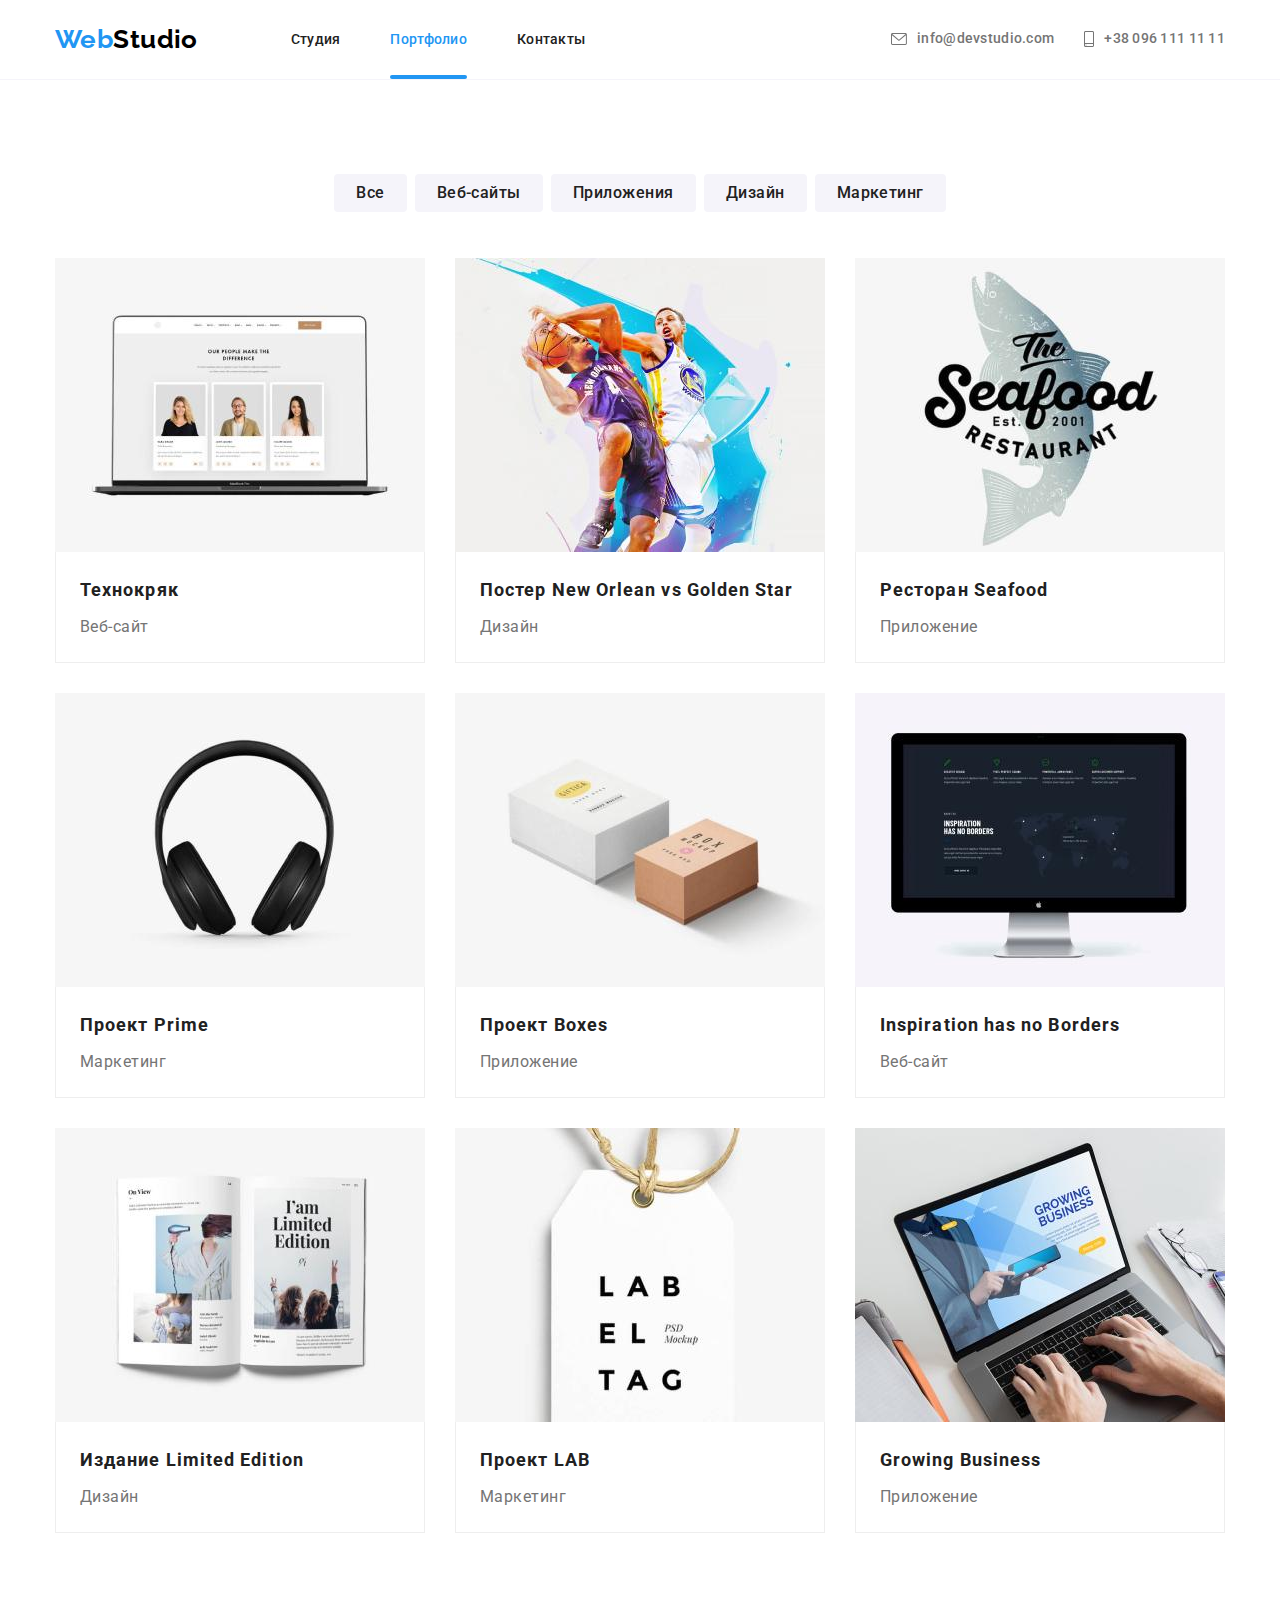
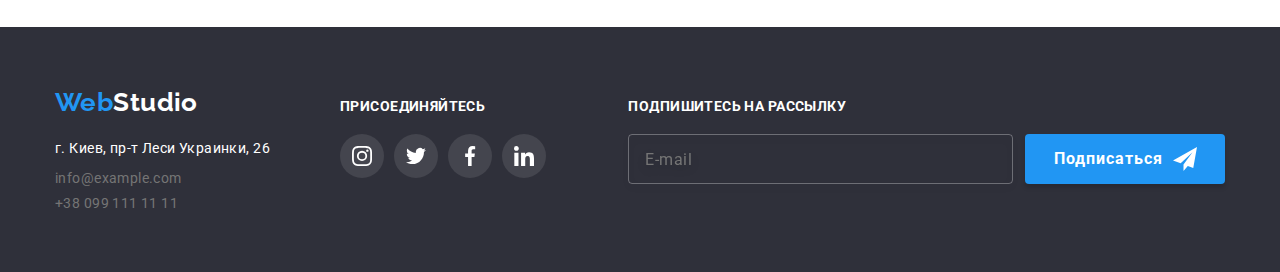
==== commit ae342c6f: "Делает правки ментора" ====
--- a/portfolio.html
+++ b/portfolio.html
@@ -19,7 +19,7 @@
     <body>
         <!-- Хедер -->
         <header class="header-section">
-            <div class="header-container">
+            <div class="header-container container">
                 <nav class="navigation">
                     <a class="logo logo--header" href="./index.html">
                         Web<span>Studio</span>
@@ -77,7 +77,7 @@
         <main>
             <!-- Тело -->
             <section class="portfolio-section">
-                <div class="portfolio-container">
+                <div class="portfolio-container container">
                     <!-- Фильтр -->
                     <h1 class="portfolio-container__title">Проекты</h1>
                     <div class="buttons-container">
@@ -375,7 +375,7 @@
 
         <!-- Футер -->
         <footer class="section-footer">
-            <div class="footer-container">
+            <div class="footer-container container">
                 <div class="">
                     <a class="logo logo--footer" href="./index.html">
                         Web<span>Studio</span>
--- a/css/main.min.css
+++ b/css/main.min.css
@@ -1,2 +1,2 @@
-body{background-color:var(--background-color);color:var(--title-color);font-family:Roboto, sans-serif;font-size:14px;letter-spacing:0.03em}ul{list-style:none;padding-left:0;margin:0}a{text-decoration:none}img{display:block;max-width:100%;height:auto}h1,h2,h3,h4,h5,h6,p{margin:0}.peculiarities-container__title,.portfolio-container__title{position:absolute;white-space:nowrap;width:1px;height:1px;overflow:hidden;border:0;padding:0;clip:rect(0 0 0 0);-webkit-clip-path:inset(50%);clip-path:inset(50%);margin:-1px}.hero-button,.submit{font-family:Roboto;font-weight:bold;font-size:16px;line-height:calc(30 / 16);-webkit-box-align:center;-ms-flex-align:center;align-items:center;text-align:center;letter-spacing:0.06em;color:#fff;background-color:#2196f3;cursor:pointer}.our-work-section,.our-team-section,.clients-section,.portfolio-section{padding-top:94px;padding-bottom:94px}.our-work-container__title,.our-team-container__title,.clients__title{font-weight:bold;font-size:36px;line-height:1.16;text-align:center;margin-left:auto;margin-right:auto;color:#212121}.logo{display:block;color:#2196f3;font-family:Raleway;font-style:normal;font-weight:bold;font-size:26px;line-height:1.19}.logo--header{margin-top:24px;margin-bottom:24px}.logo--header span{color:#000}.logo--footer span{color:#fff}.header-section{background-color:#fff;border-bottom:1px solid #f5f4fa}.header-container{display:-webkit-box;display:-ms-flexbox;display:flex;-webkit-box-sizing:border-box;box-sizing:border-box;width:1200px;padding-left:15px;padding-right:15px;margin-right:auto;margin-left:auto}.navigation{display:-webkit-box;display:-ms-flexbox;display:flex}.site-nav{display:-webkit-box;display:-ms-flexbox;display:flex;-webkit-box-align:center;-ms-flex-align:center;align-items:center;margin-left:93px}.site-nav__item:not(:last-child){margin-right:50px}.site-nav__link{position:relative;padding-top:20px;padding-bottom:32px;color:#212121;font-weight:500;font-size:14px;line-height:1.14;letter-spacing:0.02em}.site-nav__link:hover,.site-nav__link:focus{color:#2196f3;-webkit-transition:color 250ms cubic-bezier(0.4, 0, 0.2, 1);transition:color 250ms cubic-bezier(0.4, 0, 0.2, 1)}.current{color:#2196f3}.site-nav__link::after{position:absolute;content:"";display:block;width:100%;height:4px;left:0;bottom:0;border-radius:2px;background-color:#2196f3;-webkit-transform:scaleX(0);transform:scaleX(0)}.current::after{-webkit-transform:scaleX(1);transform:scaleX(1)}.contact-list{display:-webkit-box;display:-ms-flexbox;display:flex;padding-left:0px;margin-left:auto;-webkit-box-align:center;-ms-flex-align:center;align-items:center}.contact-list__item{display:-webkit-box;display:-ms-flexbox;display:flex}.contact-list__item+.contact-list__item{margin-left:30px}.contact-list__link{display:block;color:var(--secondary-text-color);font-weight:500;font-size:14px;line-height:1.14;letter-spacing:0.02em}.contact-list__link:hover,.contact-list__link:focus{color:#2196f3;-webkit-transition:color 250ms cubic-bezier(0.4, 0, 0.2, 1);transition:color 250ms cubic-bezier(0.4, 0, 0.2, 1)}.contact-list__icon{margin-right:10px;fill:currentColor}.contact-list__icon:hover,.contact-list__icon:focus{fill:#2196f3}.hero-section{background-color:#2f303a;padding-top:200px;padding-bottom:200px;background-image:-webkit-gradient(linear, left top, right top, from(rgba(47,48,58,0.4)), to(rgba(47,48,58,0.4))),url(../images/hero-img.jpg);background-image:linear-gradient(to right, rgba(47,48,58,0.4), rgba(47,48,58,0.4)),url(../images/hero-img.jpg);max-width:1600px;margin:0 auto 0 auto;background-position:center;background-size:cover}.hero-container{display:block}.hero-container__title{display:block;font-weight:900;font-size:44px;line-height:calc(60 / 44);text-align:center;letter-spacing:0.06em;text-transform:uppercase;color:#fff}.hero-button{display:block;border:0;border-radius:4px;padding:10px 30px;margin-top:30px;margin-left:auto;margin-right:auto}.section-peculiarities{padding-top:94px}.peculiarities-container{display:-webkit-box;display:-ms-flexbox;display:flex;-webkit-box-sizing:border-box;box-sizing:border-box;width:1200px;padding-left:15px;padding-right:15px;margin-right:auto;margin-left:auto}.peculiarities-container__title{margin-left:auto;margin-right:auto}.peculiarities-list{display:-webkit-box;display:-ms-flexbox;display:flex;margin:0 15px}.peculiarities-list__item:not(:last-child){margin-right:30px}.peculiarities-list__title{color:#212121;font-weight:bold;line-height:1.14;text-transform:uppercase;margin-top:30px}.peculiarities-list__description{margin-top:10px;color:#757575;line-height:1.71}.peculiarities-list__icon{-webkit-box-sizing:content-box;box-sizing:content-box;padding:25px 100px;border-radius:4px;background-color:#f5f4fa}.our-work-container{display:-webkit-box;display:-ms-flexbox;display:flex;-webkit-box-sizing:border-box;box-sizing:border-box;width:1200px;padding-left:15px;padding-right:15px;margin-right:auto;margin-left:auto;-ms-flex-wrap:wrap;flex-wrap:wrap}.task-list{display:-webkit-box;display:-ms-flexbox;display:flex}.task-list__item{position:relative;margin-top:50px}.task-list__item:not(:last-child){margin-right:30px}.task-list__text{position:absolute;left:0;bottom:0;display:-webkit-box;display:-ms-flexbox;display:flex;-webkit-box-pack:center;-ms-flex-pack:center;justify-content:center;-webkit-box-align:center;-ms-flex-align:center;align-items:center;font-weight:700;line-height:calc(16 / 14);text-transform:uppercase;width:100%;height:70px;color:#fff;background-color:rgba(47,48,58,0.8)}.our-team-section{background-color:#f5f4fa}.our-team-container{display:-webkit-box;display:-ms-flexbox;display:flex;-webkit-box-sizing:border-box;box-sizing:border-box;width:1200px;padding-left:15px;padding-right:15px;margin-right:auto;margin-left:auto;-ms-flex-wrap:wrap;flex-wrap:wrap}.employee-cards{display:-webkit-box;display:-ms-flexbox;display:flex;margin-top:50px}.employee-cards__item{-webkit-box-shadow:0px 2px 1px 0px rgba(0,0,0,0.2),0px 1px 1px 0px rgba(0,0,0,0.14),0px 4px 4px 0px rgba(0,0,0,0.25);box-shadow:0px 2px 1px 0px rgba(0,0,0,0.2),0px 1px 1px 0px rgba(0,0,0,0.14),0px 4px 4px 0px rgba(0,0,0,0.25)}.employee-cards__item:not(:last-child){margin-right:30px}.employee-cards__description{padding-top:30px;padding-bottom:30px;border-radius:0 0 4px 4px;background-color:#fff}.employee-cards__name{color:#212121;font-weight:500;font-size:16px;line-height:1.18;text-align:center}.employee-cards__position{margin-top:10px;color:#757575;font-size:16px;line-height:1.18;text-align:center}.employee-so-net{display:-webkit-box;display:-ms-flexbox;display:flex;margin:16px 32px 0 32px}.employee-so-net__item:not(:last-child){margin-right:10px}.employee-so-net__link{fill:#afb1b8;display:block;-webkit-box-sizing:border-box;box-sizing:border-box;background-color:#fff;width:44px;height:44px;padding:12px;border-radius:50%}.employee-so-net__link:hover,.employee-so-net__link:focus{background-color:#2196f3;fill:#fff;-webkit-transition:fill 250ms cubic-bezier(0.4, 0, 0.2, 1),background-color 250ms cubic-bezier(0.4, 0, 0.2, 1);transition:fill 250ms cubic-bezier(0.4, 0, 0.2, 1),background-color 250ms cubic-bezier(0.4, 0, 0.2, 1)}.clients-container{display:block;-webkit-box-sizing:border-box;box-sizing:border-box;width:1200px;padding-left:15px;padding-right:15px;margin-right:auto;margin-left:auto}.clients-list{display:-webkit-box;display:-ms-flexbox;display:flex;-webkit-box-pack:justify;-ms-flex-pack:justify;justify-content:space-between;margin-top:50px}.clients-list__item:not(:last-child){margin-right:30px}.clients-list__link{fill:#afb1b8;display:block;-webkit-box-sizing:border-box;box-sizing:border-box;width:170px;height:92px;padding:16px 32px;-webkit-box-align:center;-ms-flex-align:center;align-items:center;border-radius:4px;border:1px solid #afb1b8}.clients-list__link:hover,.clients-list__link:focus{border-color:#2196f3;fill:#2196f3;-webkit-transition:fill 250ms cubic-bezier(0.4, 0, 0.2, 1),border-color 250ms cubic-bezier(0.4, 0, 0.2, 1);transition:fill 250ms cubic-bezier(0.4, 0, 0.2, 1),border-color 250ms cubic-bezier(0.4, 0, 0.2, 1)}.portfolio-container{display:-webkit-box;display:-ms-flexbox;display:flex;-webkit-box-sizing:border-box;box-sizing:border-box;width:1200px;padding-left:15px;padding-right:15px;margin-right:auto;margin-left:auto;-ms-flex-wrap:wrap;flex-wrap:wrap}.buttons-container{padding-bottom:16px;margin-left:auto;margin-right:auto}.filter{display:-webkit-box;display:-ms-flexbox;display:flex;-webkit-box-pack:center;-ms-flex-pack:center;justify-content:center}.filter__item:not(:last-child){margin-right:8px}.filter-button{display:block;border:0;border-radius:4px;padding:6px 22px;font-weight:500;font-size:16px;line-height:1.62;text-align:center;letter-spacing:0.03em;cursor:pointer;color:#212121;background-color:#f5f4fa}.filter-button:hover,.filter-button:focus{background-color:#2196f3;color:#fff;-webkit-box-shadow:0px 2px 2px 0px rgba(0,0,0,0.12),0px 1px 2px 0px rgba(0,0,0,0.08),0px 3px 1px 0px rgba(0,0,0,0.1);box-shadow:0px 2px 2px 0px rgba(0,0,0,0.12),0px 1px 2px 0px rgba(0,0,0,0.08),0px 3px 1px 0px rgba(0,0,0,0.1);-webkit-transition:background-color 250ms cubic-bezier(0.4, 0, 0.2, 1),fill 250ms cubic-bezier(0.4, 0, 0.2, 1),-webkit-box-shadow 250ms cubic-bezier(0.4, 0, 0.2, 1);transition:background-color 250ms cubic-bezier(0.4, 0, 0.2, 1),fill 250ms cubic-bezier(0.4, 0, 0.2, 1),-webkit-box-shadow 250ms cubic-bezier(0.4, 0, 0.2, 1);transition:background-color 250ms cubic-bezier(0.4, 0, 0.2, 1),fill 250ms cubic-bezier(0.4, 0, 0.2, 1),box-shadow 250ms cubic-bezier(0.4, 0, 0.2, 1);transition:background-color 250ms cubic-bezier(0.4, 0, 0.2, 1),fill 250ms cubic-bezier(0.4, 0, 0.2, 1),box-shadow 250ms cubic-bezier(0.4, 0, 0.2, 1),-webkit-box-shadow 250ms cubic-bezier(0.4, 0, 0.2, 1)}.project-list{display:-webkit-box;display:-ms-flexbox;display:flex;-ms-flex-wrap:wrap;flex-wrap:wrap;margin-right:-30px}.project-list__item{margin-right:30px;margin-top:30px;-ms-flex-preferred-size:calc(100% / 3 - 30px);flex-basis:calc(100% / 3 - 30px)}.project-list__link{display:block}.project-list__link:hover,.project-list__link:focus{-webkit-box-shadow:1px 4px 6px 0px rgba(0,0,0,0.16),0px 4px 4px 0px rgba(0,0,0,0.06),0px 1px 1px 0px rgba(0,0,0,0.12);box-shadow:1px 4px 6px 0px rgba(0,0,0,0.16),0px 4px 4px 0px rgba(0,0,0,0.06),0px 1px 1px 0px rgba(0,0,0,0.12)}.project-data{border-left:1px solid #eee;border-bottom:1px solid #eee;border-right:1px solid #eee;padding:20px 24px}.project-data__title{color:#212121;font-weight:bold;font-size:18px;line-height:2;letter-spacing:0.06em}.project-data__meaning{margin-top:4px;color:#757575;font-size:16px;line-height:1.87;letter-spacing:0.03em}.project-img{position:relative;overflow:hidden}.project-img::before{display:block;position:absolute;content:"";top:0;left:0;width:100%;height:100%;-webkit-transform:translateY(101%);transform:translateY(101%);background-color:#2196f3e5;-webkit-transition:-webkit-transform 250ms cubic-bezier(0.4, 0, 0.2, 1);transition:-webkit-transform 250ms cubic-bezier(0.4, 0, 0.2, 1);transition:transform 250ms cubic-bezier(0.4, 0, 0.2, 1);transition:transform 250ms cubic-bezier(0.4, 0, 0.2, 1), -webkit-transform 250ms cubic-bezier(0.4, 0, 0.2, 1)}.project-list__link:hover .project-img::before{-webkit-transform:translateY(0);transform:translateY(0)}.meta{position:absolute;top:0;left:0;padding:63px 24px;-webkit-transform:translateY(100%);transform:translateY(100%);-webkit-transition:-webkit-transform 250ms cubic-bezier(0.4, 0, 0.2, 1);transition:-webkit-transform 250ms cubic-bezier(0.4, 0, 0.2, 1);transition:transform 250ms cubic-bezier(0.4, 0, 0.2, 1);transition:transform 250ms cubic-bezier(0.4, 0, 0.2, 1), -webkit-transform 250ms cubic-bezier(0.4, 0, 0.2, 1)}.project-list__link:hover .meta{-webkit-transform:translateY(0);transform:translateY(0)}.meta__text{font-size:18px;line-height:1.56;letter-spacing:0.03em;color:#fff}.section-footer{padding-top:60px;padding-bottom:60px;background-color:#2f303a}.footer-container{display:-webkit-box;display:-ms-flexbox;display:flex;-webkit-box-sizing:border-box;box-sizing:border-box;width:1200px;padding-left:15px;padding-right:15px;margin-right:auto;margin-left:auto}.addresses{margin-top:20px;margin-right:70px}.addresses__item:not(:first-child){margin-top:9px}.addresses__link{color:#fff;font-style:normal;line-height:1.71}.addresses__link:hover,.addresses__link:focus{color:#2196f3;-webkit-transition:color 250ms cubic-bezier(0.4, 0, 0.2, 1);transition:color 250ms cubic-bezier(0.4, 0, 0.2, 1)}.addresses__contact{color:#757575;font-style:normal;line-height:1.71px}.addresses__contact:hover,.addresses__contact:focus{color:#2196f3;-webkit-transition:color 250ms cubic-bezier(0.4, 0, 0.2, 1);transition:color 250ms cubic-bezier(0.4, 0, 0.2, 1)}.social-block__title{padding-top:12px;color:#fff;font-style:normal;font-weight:bold;line-height:1.14;text-transform:uppercase}.social-networks{display:-webkit-box;display:-ms-flexbox;display:flex;margin-top:20px;margin-right:70px}.social-networks__item:not(:last-child){margin-right:10px}.social-networks__link{display:block;-webkit-box-sizing:border-box;box-sizing:border-box;background-color:#44454e;width:44px;height:44px;padding:12px;border-radius:50%}.social-networks__link:hover,.social-networks__link:focus{background-color:#2196f3;-webkit-transition:background-color 250ms cubic-bezier(0.4, 0, 0.2, 1);transition:background-color 250ms cubic-bezier(0.4, 0, 0.2, 1)}.social-networks__icon{fill:#fff}.subscription-form{margin-left:auto}.subscription-form__title{padding-top:12px;color:#fff;font-style:normal;font-weight:bold;line-height:1.14;text-transform:uppercase}.subscription{display:-webkit-box;display:-ms-flexbox;display:flex}.subscription__input{-webkit-box-sizing:border-box;box-sizing:border-box;width:385px;height:50px;padding:15px 16px;margin-top:20px;margin-right:12px;font-family:Roboto;font-size:16px;line-height:calc(20 / 16);-webkit-box-align:center;-ms-flex-align:center;align-items:center;letter-spacing:0.03em;border:1px solid rgba(255,255,255,0.3);-webkit-filter:drop-shadow(0px 4px 4px rgba(0,0,0,0.15));filter:drop-shadow(0px 4px 4px rgba(0,0,0,0.15));border-radius:4px;background-color:transparent;color:rgba(255,255,255,0.6)}.submit{display:-webkit-box;display:-ms-flexbox;display:flex;-webkit-box-orient:horizontal;-webkit-box-direction:normal;-ms-flex-direction:row;flex-direction:row;padding:10px 28px 10px 29px;height:50px;margin-top:20px;cursor:pointer;border:0;border-radius:4px;-webkit-box-shadow:0px 4px 4px rgba(0,0,0,0.15);box-shadow:0px 4px 4px rgba(0,0,0,0.15)}.telegram-icon{margin-left:10px;fill:#fff}.backdrop{position:fixed;top:0;left:0;width:100%;height:100%;background-color:var(--backdrop-color);opacity:1;-webkit-transition:opacity 250ms linear;transition:opacity 250ms linear}.backdrop.is-hidden{opacity:0;pointer-events:none}.backdrop.is-hidden .modal{-webkit-transform:translate(-50%, -50%) scale(0);transform:translate(-50%, -50%) scale(0)}.modal{position:absolute;top:50%;left:50%;padding:40px;border-radius:4px;background-color:var(--background-color);-webkit-box-shadow:0px 1px 3px rgba(0,0,0,0.12),0px 1px 1px rgba(0,0,0,0.14),0px 2px 1px rgba(0,0,0,0.2);box-shadow:0px 1px 3px rgba(0,0,0,0.12),0px 1px 1px rgba(0,0,0,0.14),0px 2px 1px rgba(0,0,0,0.2);-webkit-transform:translate(-50%, -50%) scale(1);transform:translate(-50%, -50%) scale(1);-webkit-transition:-webkit-transform 250ms linear;transition:-webkit-transform 250ms linear;transition:transform 250ms linear;transition:transform 250ms linear, -webkit-transform 250ms linear}.close-button{display:-webkit-box;display:-ms-flexbox;display:flex;-webkit-box-align:center;-ms-flex-align:center;align-items:center;-webkit-box-pack:center;-ms-flex-pack:center;justify-content:center;position:absolute;top:8px;right:8px;width:30px;height:30px;cursor:pointer;background-color:transparent;border:1px solid rgba(0,0,0,0.1);border-radius:50%}.close-button__icon{width:18px;height:18px;fill:var(--black-logo-color)}.close-button:hover .close-icon{fill:var(--accent-color);-webkit-transition:fill 250ms var(--animation-timing);transition:fill 250ms var(--animation-timing)}.form__title{font-weight:bold;font-size:20px;line-height:calc(23 / 20);text-align:center;letter-spacing:0.03em}.form-elements{margin-top:12px;display:-webkit-box;display:-ms-flexbox;display:flex;-webkit-box-orient:vertical;-webkit-box-direction:normal;-ms-flex-direction:column;flex-direction:column}.form-elements__item{position:relative;display:-webkit-box;display:-ms-flexbox;display:flex;-webkit-box-orient:vertical;-webkit-box-direction:normal;-ms-flex-direction:column;flex-direction:column}.form-elements__item:not(:first-child){margin-top:10px}.form-elements__lable{font-size:12px;line-height:calc(14 / 12);letter-spacing:0.01em;color:var(--secondary-text-color)}.form-elements__input{padding:0;padding-left:42px;margin-top:4px;height:40px;border:1px solid rgba(33,33,33,0.2);-webkit-box-sizing:border-box;box-sizing:border-box;border-radius:4px}.form-elements__input:focus+.form-elements__icon{fill:var(--accent-color);-webkit-transition:fill 250ms var(--animation-timing);transition:fill 250ms var(--animation-timing)}.form-elements__input:focus-within{border-color:var(--accent-color);-webkit-transition:border-color 250ms var(--animation-timing);transition:border-color 250ms var(--animation-timing);outline:none}.form-elements__icon{position:absolute;display:block;left:12px;bottom:50%;-webkit-transform:translateY(100%);transform:translateY(100%);width:18px;height:18px}.form-elements__coment{height:120px;padding:12px 16px;margin-top:4px;font-family:Roboto;font-size:14px;line-height:calc(16 / 14);letter-spacing:0.01em;border:1px solid rgba(33,33,33,0.2);-webkit-box-sizing:border-box;box-sizing:border-box;border-radius:4px;resize:none}.form-elements__coment::-webkit-input-placeholder{color:rgba(117,117,117,0.5)}.form-elements__coment:-ms-input-placeholder{color:rgba(117,117,117,0.5)}.form-elements__coment::-ms-input-placeholder{color:rgba(117,117,117,0.5)}.form-elements__coment::placeholder{color:rgba(117,117,117,0.5)}.form-elements__coment:focus-within{border-color:var(--accent-color);-webkit-transition:border-color 250ms var(--animation-timing);transition:border-color 250ms var(--animation-timing);outline:none}.checkbox{display:-webkit-box;display:-ms-flexbox;display:flex;-webkit-box-align:center;-ms-flex-align:center;align-items:center;-webkit-box-pack:center;-ms-flex-pack:center;justify-content:center;margin-top:20px;font-size:14px;line-height:calc(24 / 14);letter-spacing:0.03em;color:var(--secondary-text-color)}.checkbox__input{-webkit-appearance:none;-moz-appearance:none;appearance:none;position:absolute}.checkbox-icon{margin-right:7px;width:16px;height:15px;border:2px solid var(--title-color);border-radius:4px}.checkbox:checked+.checkbox-icon{background-color:var(--accent-color);background-origin:border-box;border-color:var(--accent-color)}.checkbox-link{-webkit-text-decoration-line:underline;text-decoration-line:underline;color:var(--accent-color)}.button-form{display:-webkit-box;display:-ms-flexbox;display:flex;padding:10px 55px 10px 56px;margin-top:30px;margin-left:auto;margin-right:auto;font-family:Roboto;font-weight:bold;font-size:16px;line-height:calc(30 / 16);-webkit-box-align:center;-ms-flex-align:center;align-items:center;text-align:center;letter-spacing:0.06em;border:0;border-radius:4px;cursor:pointer;color:var(--background-color);background-color:#188ce8;-webkit-box-shadow:0px 1px 3px rgba(0,0,0,0.12),0px 1px 1px rgba(0,0,0,0.14),0px 2px 1px rgba(0,0,0,0.2);box-shadow:0px 1px 3px rgba(0,0,0,0.12),0px 1px 1px rgba(0,0,0,0.14),0px 2px 1px rgba(0,0,0,0.2)}
+body{background-color:var(--background-color);color:var(--title-color);font-family:Roboto, sans-serif;font-size:14px;letter-spacing:0.03em}ul{list-style:none;padding-left:0;margin:0}a{text-decoration:none}img{display:block;max-width:100%;height:auto}h1,h2,h3,h4,h5,h6,p{margin:0}.container{display:-webkit-box;display:-ms-flexbox;display:flex;-webkit-box-sizing:border-box;box-sizing:border-box;width:1200px;padding-left:15px;padding-right:15px;margin-right:auto;margin-left:auto}.peculiarities-container__title,.portfolio-container__title{position:absolute;white-space:nowrap;width:1px;height:1px;overflow:hidden;border:0;padding:0;clip:rect(0 0 0 0);-webkit-clip-path:inset(50%);clip-path:inset(50%);margin:-1px}.hero-button,.submit,.button-form{font-family:Roboto;font-weight:bold;font-size:16px;line-height:calc(30 / 16);-webkit-box-align:center;-ms-flex-align:center;align-items:center;text-align:center;letter-spacing:0.06em;color:#fff;background-color:#2196f3;cursor:pointer}.our-work-section,.our-team-section,.clients-section,.portfolio-section{padding-top:94px;padding-bottom:94px}.our-work-container__title,.our-team-container__title,.clients__title{font-weight:bold;font-size:36px;line-height:1.16;text-align:center;margin-left:auto;margin-right:auto;color:#212121}.logo{display:block;color:#2196f3;font-family:Raleway;font-style:normal;font-weight:bold;font-size:26px;line-height:1.19}.logo--header{margin-top:24px;margin-bottom:24px}.logo--header span{color:#000}.logo--footer span{color:#fff}.header-section{background-color:#fff;border-bottom:1px solid #f5f4fa}.navigation{display:-webkit-box;display:-ms-flexbox;display:flex}.site-nav{display:-webkit-box;display:-ms-flexbox;display:flex;-webkit-box-align:center;-ms-flex-align:center;align-items:center;margin-left:93px}.site-nav__item:not(:last-child){margin-right:50px}.site-nav__link{position:relative;padding-top:20px;padding-bottom:32px;color:#212121;font-weight:500;font-size:14px;line-height:1.14;letter-spacing:0.02em}.site-nav__link:hover,.site-nav__link:focus{color:#2196f3;-webkit-transition:color 250ms cubic-bezier(0.4, 0, 0.2, 1);transition:color 250ms cubic-bezier(0.4, 0, 0.2, 1)}.current{color:#2196f3}.site-nav__link::after{position:absolute;content:"";display:block;width:100%;height:4px;left:0;bottom:0;border-radius:2px;background-color:#2196f3;-webkit-transform:scaleX(0);transform:scaleX(0)}.current::after{-webkit-transform:scaleX(1);transform:scaleX(1)}.contact-list{display:-webkit-box;display:-ms-flexbox;display:flex;padding-left:0px;margin-left:auto;-webkit-box-align:center;-ms-flex-align:center;align-items:center}.contact-list__item{display:-webkit-box;display:-ms-flexbox;display:flex}.contact-list__item+.contact-list__item{margin-left:30px}.contact-list__link{display:-webkit-box;display:-ms-flexbox;display:flex;-webkit-box-align:center;-ms-flex-align:center;align-items:center;color:#757575;font-weight:500;font-size:14px;line-height:1.14;letter-spacing:0.02em}.contact-list__link:hover,.contact-list__link:focus{color:#2196f3;-webkit-transition:color 250ms cubic-bezier(0.4, 0, 0.2, 1);transition:color 250ms cubic-bezier(0.4, 0, 0.2, 1)}.contact-list__icon{margin-right:10px;fill:currentColor}.contact-list__icon:hover,.contact-list__icon:focus{fill:#2196f3}.hero-section{background-color:#2f303a;padding-top:200px;padding-bottom:200px;background-image:-webkit-gradient(linear, left top, right top, from(rgba(47,48,58,0.4)), to(rgba(47,48,58,0.4))),url(../images/hero-img.jpg);background-image:linear-gradient(to right, rgba(47,48,58,0.4), rgba(47,48,58,0.4)),url(../images/hero-img.jpg);max-width:1600px;margin:0 auto 0 auto;background-position:center;background-size:cover}.hero-container{display:block}.hero-container__title{display:block;font-weight:900;font-size:44px;line-height:calc(60 / 44);text-align:center;letter-spacing:0.06em;text-transform:uppercase;color:#fff}.hero-button{display:block;border:0;border-radius:4px;padding:10px 30px;margin-top:30px;margin-left:auto;margin-right:auto}.section-peculiarities{padding-top:94px}.peculiarities-container__title{margin-left:auto;margin-right:auto}.peculiarities-list{display:-webkit-box;display:-ms-flexbox;display:flex;margin:0 15px}.peculiarities-list__item:not(:last-child){margin-right:30px}.peculiarities-list__title{color:#212121;font-weight:bold;line-height:1.14;text-transform:uppercase;margin-top:30px}.peculiarities-list__description{margin-top:10px;color:#757575;line-height:1.71}.peculiarities-list__icon{-webkit-box-sizing:content-box;box-sizing:content-box;padding:25px 100px;border-radius:4px;background-color:#f5f4fa}.our-work-container{-ms-flex-wrap:wrap;flex-wrap:wrap}.task-list{display:-webkit-box;display:-ms-flexbox;display:flex;margin-top:50px}.task-list__item{position:relative}.task-list__item:not(:last-child){margin-right:30px}.task-list__text{position:absolute;left:0;bottom:0;display:-webkit-box;display:-ms-flexbox;display:flex;-webkit-box-pack:center;-ms-flex-pack:center;justify-content:center;-webkit-box-align:center;-ms-flex-align:center;align-items:center;font-weight:700;line-height:calc(16 / 14);text-transform:uppercase;width:100%;height:70px;color:#fff;background-color:rgba(47,48,58,0.8)}.our-team-section{background-color:#f5f4fa}.our-team-container{-ms-flex-wrap:wrap;flex-wrap:wrap}.employee-cards{display:-webkit-box;display:-ms-flexbox;display:flex;margin-top:50px}.employee-cards__item:not(:last-child){margin-right:30px}.employee-cards__description{padding-top:30px;padding-bottom:30px;border-radius:0 0 4px 4px;-webkit-box-shadow:0px 2px 1px 0px rgba(0,0,0,0.2),0px 1px 1px 0px rgba(0,0,0,0.14),0px 4px 4px 0px rgba(0,0,0,0.25);box-shadow:0px 2px 1px 0px rgba(0,0,0,0.2),0px 1px 1px 0px rgba(0,0,0,0.14),0px 4px 4px 0px rgba(0,0,0,0.25);background-color:#fff}.employee-cards__name{color:#212121;font-weight:500;font-size:16px;line-height:1.18;text-align:center}.employee-cards__position{margin-top:10px;color:#757575;font-size:16px;line-height:1.18;text-align:center}.employee-so-net{display:-webkit-box;display:-ms-flexbox;display:flex;margin:16px 32px 0 32px}.employee-so-net__item:not(:last-child){margin-right:10px}.employee-so-net__link{fill:#afb1b8;display:block;-webkit-box-sizing:border-box;box-sizing:border-box;background-color:#fff;width:44px;height:44px;padding:12px;border-radius:50%}.employee-so-net__link:hover,.employee-so-net__link:focus{background-color:#2196f3;fill:#fff;-webkit-transition:fill 250ms cubic-bezier(0.4, 0, 0.2, 1),background-color 250ms cubic-bezier(0.4, 0, 0.2, 1);transition:fill 250ms cubic-bezier(0.4, 0, 0.2, 1),background-color 250ms cubic-bezier(0.4, 0, 0.2, 1)}.clients-container{-ms-flex-wrap:wrap;flex-wrap:wrap}.clients-list{display:-webkit-box;display:-ms-flexbox;display:flex;-webkit-box-pack:justify;-ms-flex-pack:justify;justify-content:space-between;margin-top:50px}.clients-list__item:not(:last-child){margin-right:30px}.clients-list__link{fill:#afb1b8;display:block;-webkit-box-sizing:border-box;box-sizing:border-box;width:170px;height:92px;padding:16px 32px;-webkit-box-align:center;-ms-flex-align:center;align-items:center;border-radius:4px;border:1px solid #afb1b8}.clients-list__link:hover,.clients-list__link:focus{border-color:#2196f3;fill:#2196f3;-webkit-transition:fill 250ms cubic-bezier(0.4, 0, 0.2, 1),border-color 250ms cubic-bezier(0.4, 0, 0.2, 1);transition:fill 250ms cubic-bezier(0.4, 0, 0.2, 1),border-color 250ms cubic-bezier(0.4, 0, 0.2, 1)}.portfolio-container{-ms-flex-wrap:wrap;flex-wrap:wrap}.buttons-container{padding-bottom:16px;margin-left:auto;margin-right:auto}.filter{display:-webkit-box;display:-ms-flexbox;display:flex;-webkit-box-pack:center;-ms-flex-pack:center;justify-content:center}.filter__item:not(:last-child){margin-right:8px}.filter-button{display:block;border:0;border-radius:4px;padding:6px 22px;font-weight:500;font-size:16px;line-height:1.62;text-align:center;letter-spacing:0.03em;cursor:pointer;color:#212121;background-color:#f5f4fa}.filter-button:hover,.filter-button:focus{background-color:#2196f3;color:#fff;-webkit-box-shadow:0px 2px 2px 0px rgba(0,0,0,0.12),0px 1px 2px 0px rgba(0,0,0,0.08),0px 3px 1px 0px rgba(0,0,0,0.1);box-shadow:0px 2px 2px 0px rgba(0,0,0,0.12),0px 1px 2px 0px rgba(0,0,0,0.08),0px 3px 1px 0px rgba(0,0,0,0.1);-webkit-transition:background-color 250ms cubic-bezier(0.4, 0, 0.2, 1),fill 250ms cubic-bezier(0.4, 0, 0.2, 1),-webkit-box-shadow 250ms cubic-bezier(0.4, 0, 0.2, 1);transition:background-color 250ms cubic-bezier(0.4, 0, 0.2, 1),fill 250ms cubic-bezier(0.4, 0, 0.2, 1),-webkit-box-shadow 250ms cubic-bezier(0.4, 0, 0.2, 1);transition:background-color 250ms cubic-bezier(0.4, 0, 0.2, 1),fill 250ms cubic-bezier(0.4, 0, 0.2, 1),box-shadow 250ms cubic-bezier(0.4, 0, 0.2, 1);transition:background-color 250ms cubic-bezier(0.4, 0, 0.2, 1),fill 250ms cubic-bezier(0.4, 0, 0.2, 1),box-shadow 250ms cubic-bezier(0.4, 0, 0.2, 1),-webkit-box-shadow 250ms cubic-bezier(0.4, 0, 0.2, 1)}.project-list{display:-webkit-box;display:-ms-flexbox;display:flex;-ms-flex-wrap:wrap;flex-wrap:wrap;margin-right:-30px}.project-list__item{margin-right:30px;margin-top:30px;-ms-flex-preferred-size:calc(100% / 3 - 30px);flex-basis:calc(100% / 3 - 30px)}.project-list__link{display:block}.project-list__link:hover,.project-list__link:focus{-webkit-box-shadow:1px 4px 6px 0px rgba(0,0,0,0.16),0px 4px 4px 0px rgba(0,0,0,0.06),0px 1px 1px 0px rgba(0,0,0,0.12);box-shadow:1px 4px 6px 0px rgba(0,0,0,0.16),0px 4px 4px 0px rgba(0,0,0,0.06),0px 1px 1px 0px rgba(0,0,0,0.12)}.project-data{border-left:1px solid #eee;border-bottom:1px solid #eee;border-right:1px solid #eee;padding:20px 24px}.project-data__title{color:#212121;font-weight:bold;font-size:18px;line-height:2;letter-spacing:0.06em}.project-data__meaning{margin-top:4px;color:#757575;font-size:16px;line-height:1.87;letter-spacing:0.03em}.project-img{position:relative;overflow:hidden}.project-img::before{display:block;position:absolute;content:"";top:0;left:0;width:100%;height:100%;-webkit-transform:translateY(101%);transform:translateY(101%);background-color:#2196f3e5;-webkit-transition:-webkit-transform 250ms cubic-bezier(0.4, 0, 0.2, 1);transition:-webkit-transform 250ms cubic-bezier(0.4, 0, 0.2, 1);transition:transform 250ms cubic-bezier(0.4, 0, 0.2, 1);transition:transform 250ms cubic-bezier(0.4, 0, 0.2, 1), -webkit-transform 250ms cubic-bezier(0.4, 0, 0.2, 1)}.project-list__link:hover .project-img::before{-webkit-transform:translateY(0);transform:translateY(0)}.meta{position:absolute;top:0;left:0;padding:63px 24px;-webkit-transform:translateY(100%);transform:translateY(100%);-webkit-transition:-webkit-transform 250ms cubic-bezier(0.4, 0, 0.2, 1);transition:-webkit-transform 250ms cubic-bezier(0.4, 0, 0.2, 1);transition:transform 250ms cubic-bezier(0.4, 0, 0.2, 1);transition:transform 250ms cubic-bezier(0.4, 0, 0.2, 1), -webkit-transform 250ms cubic-bezier(0.4, 0, 0.2, 1)}.project-list__link:hover .meta{-webkit-transform:translateY(0);transform:translateY(0)}.meta__text{font-size:18px;line-height:1.56;letter-spacing:0.03em;color:#fff}.section-footer{padding-top:60px;padding-bottom:60px;background-color:#2f303a}.footer-container{-webkit-box-align:baseline;-ms-flex-align:baseline;align-items:baseline}.addresses{margin-top:20px;margin-right:70px}.addresses__item:not(:first-child){margin-top:9px}.addresses__link{color:#fff;font-style:normal;line-height:1.71}.addresses__link:hover,.addresses__link:focus{color:#2196f3;-webkit-transition:color 250ms cubic-bezier(0.4, 0, 0.2, 1);transition:color 250ms cubic-bezier(0.4, 0, 0.2, 1)}.addresses__contact{color:#757575;font-style:normal;line-height:1.71px}.addresses__contact:hover,.addresses__contact:focus{color:#2196f3;-webkit-transition:color 250ms cubic-bezier(0.4, 0, 0.2, 1);transition:color 250ms cubic-bezier(0.4, 0, 0.2, 1)}.social-block__title{color:#fff;font-style:normal;font-weight:bold;line-height:1.14;text-transform:uppercase}.social-networks{display:-webkit-box;display:-ms-flexbox;display:flex;margin-top:20px}.social-networks__item:not(:last-child){margin-right:10px}.social-networks__link{display:block;-webkit-box-sizing:border-box;box-sizing:border-box;background-color:#44454e;width:44px;height:44px;padding:12px;border-radius:50%}.social-networks__link:hover,.social-networks__link:focus{background-color:#2196f3;-webkit-transition:background-color 250ms cubic-bezier(0.4, 0, 0.2, 1);transition:background-color 250ms cubic-bezier(0.4, 0, 0.2, 1)}.social-networks__icon{fill:#fff}.subscription-form{margin-left:auto}.subscription-form__title{color:#fff;font-style:normal;font-weight:bold;line-height:1.14;text-transform:uppercase}.subscription{display:-webkit-box;display:-ms-flexbox;display:flex}.subscription__input{-webkit-box-sizing:border-box;box-sizing:border-box;width:385px;height:50px;padding:15px 16px;margin-top:20px;margin-right:12px;font-family:Roboto;font-size:16px;line-height:calc(20 / 16);-webkit-box-align:center;-ms-flex-align:center;align-items:center;letter-spacing:0.03em;border:1px solid rgba(255,255,255,0.3);-webkit-filter:drop-shadow(0px 4px 4px rgba(0,0,0,0.15));filter:drop-shadow(0px 4px 4px rgba(0,0,0,0.15));border-radius:4px;background-color:transparent;color:rgba(255,255,255,0.6)}.submit{display:-webkit-box;display:-ms-flexbox;display:flex;-webkit-box-orient:horizontal;-webkit-box-direction:normal;-ms-flex-direction:row;flex-direction:row;padding:10px 28px 10px 29px;height:50px;margin-top:20px;cursor:pointer;border:0;border-radius:4px;-webkit-box-shadow:0px 4px 4px rgba(0,0,0,0.15);box-shadow:0px 4px 4px rgba(0,0,0,0.15)}.telegram-icon{margin-left:10px;fill:#fff}.backdrop{position:fixed;top:0;left:0;width:100%;height:100%;background-color:#00000033;opacity:1;-webkit-transition:opacity 250ms linear;transition:opacity 250ms linear}.backdrop.is-hidden{opacity:0;pointer-events:none}.modal{position:absolute;top:50%;left:50%;padding:40px;border-radius:4px;background-color:#fff;-webkit-box-shadow:0px 1px 3px rgba(0,0,0,0.12),0px 1px 1px rgba(0,0,0,0.14),0px 2px 1px rgba(0,0,0,0.2);box-shadow:0px 1px 3px rgba(0,0,0,0.12),0px 1px 1px rgba(0,0,0,0.14),0px 2px 1px rgba(0,0,0,0.2);-webkit-transform:translate(-50%, -50%) scale(1);transform:translate(-50%, -50%) scale(1);-webkit-transition:-webkit-transform 250ms linear;transition:-webkit-transform 250ms linear;transition:transform 250ms linear;transition:transform 250ms linear, -webkit-transform 250ms linear}.backdrop.is-hidden .modal{-webkit-transform:translate(-50%, -50%) scale(0);transform:translate(-50%, -50%) scale(0)}.close-button{display:-webkit-box;display:-ms-flexbox;display:flex;-webkit-box-align:center;-ms-flex-align:center;align-items:center;-webkit-box-pack:center;-ms-flex-pack:center;justify-content:center;position:absolute;top:8px;right:8px;width:30px;height:30px;cursor:pointer;background-color:transparent;border:1px solid rgba(0,0,0,0.1);border-radius:50%}.close-button__icon{width:18px;height:18px;fill:#000}.close-button:hover .close-button__icon{fill:#2196f3;-webkit-transition:fill 250ms cubic-bezier(0.4, 0, 0.2, 1);transition:fill 250ms cubic-bezier(0.4, 0, 0.2, 1)}.form__title{font-weight:bold;font-size:20px;line-height:calc(23 / 20);text-align:center;letter-spacing:0.03em}.form-elements{margin-top:12px;display:-webkit-box;display:-ms-flexbox;display:flex;-webkit-box-orient:vertical;-webkit-box-direction:normal;-ms-flex-direction:column;flex-direction:column}.form-elements__item{position:relative;display:-webkit-box;display:-ms-flexbox;display:flex;-webkit-box-orient:vertical;-webkit-box-direction:normal;-ms-flex-direction:column;flex-direction:column}.form-elements__item:not(:first-child){margin-top:10px}.form-elements__lable{font-size:12px;line-height:calc(14 / 12);letter-spacing:0.01em;color:#757575}.form-elements__input{padding:0;padding-left:42px;margin-top:4px;height:40px;border:1px solid rgba(33,33,33,0.2);-webkit-box-sizing:border-box;box-sizing:border-box;border-radius:4px}.form-elements__input:focus-within{border-color:#2196f3;-webkit-transition:border-color 250ms cubic-bezier(0.4, 0, 0.2, 1);transition:border-color 250ms cubic-bezier(0.4, 0, 0.2, 1);outline:none}.form-elements__input:focus+.form-elements__icon{fill:#2196f3;-webkit-transition:fill 250ms cubic-bezier(0.4, 0, 0.2, 1);transition:fill 250ms cubic-bezier(0.4, 0, 0.2, 1)}.form-elements__icon{position:absolute;display:block;left:12px;bottom:50%;-webkit-transform:translateY(100%);transform:translateY(100%);width:18px;height:18px}.form-elements__coment{height:120px;padding:12px 16px;margin-top:4px;font-family:Roboto;font-size:14px;line-height:calc(16 / 14);letter-spacing:0.01em;border:1px solid rgba(33,33,33,0.2);-webkit-box-sizing:border-box;box-sizing:border-box;border-radius:4px;resize:none}.form-elements__coment::-webkit-input-placeholder{color:rgba(117,117,117,0.5)}.form-elements__coment:-ms-input-placeholder{color:rgba(117,117,117,0.5)}.form-elements__coment::-ms-input-placeholder{color:rgba(117,117,117,0.5)}.form-elements__coment::placeholder{color:rgba(117,117,117,0.5)}.form-elements__coment:focus-within{border-color:#2196f3;-webkit-transition:border-color 250ms cubic-bezier(0.4, 0, 0.2, 1);transition:border-color 250ms cubic-bezier(0.4, 0, 0.2, 1);outline:none}.checkbox{display:-webkit-box;display:-ms-flexbox;display:flex;-webkit-box-align:center;-ms-flex-align:center;align-items:center;-webkit-box-pack:center;-ms-flex-pack:center;justify-content:center;margin-top:20px;font-size:14px;line-height:calc(24 / 14);letter-spacing:0.03em;color:#757575}.checkbox__input{-webkit-appearance:none;-moz-appearance:none;appearance:none;position:absolute}.checkbox-icon{margin-right:7px;width:16px;height:15px;border:2px solid #212121;border-radius:4px}.checkbox__input:checked+.checkbox-icon{background-color:#2196f3;border:none}.checkbox-link{margin-left:5px;-webkit-text-decoration-line:underline;text-decoration-line:underline;color:#2196f3}.button-form{display:-webkit-box;display:-ms-flexbox;display:flex;padding:10px 55px 10px 56px;margin-top:30px;margin-left:auto;margin-right:auto;border:0;border-radius:4px;cursor:pointer;-webkit-box-shadow:0px 1px 3px rgba(0,0,0,0.12),0px 1px 1px rgba(0,0,0,0.14),0px 2px 1px rgba(0,0,0,0.2);box-shadow:0px 1px 3px rgba(0,0,0,0.12),0px 1px 1px rgba(0,0,0,0.14),0px 2px 1px rgba(0,0,0,0.2)}
 /*# sourceMappingURL=main.min.css.map */